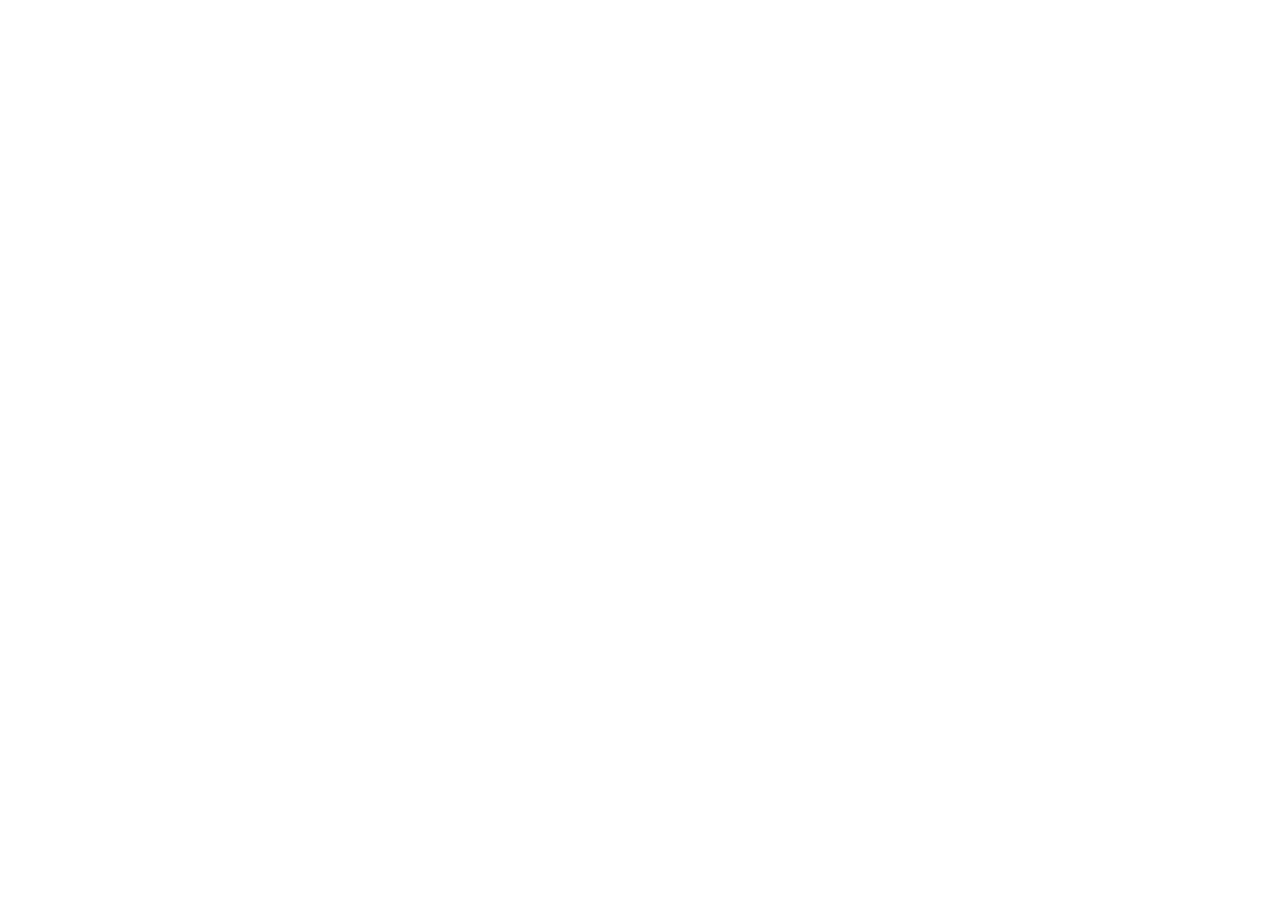
==== index.html @ dd9e67df "Add files via upload" ====
<!doctype html>
<html lang="pt-BR">

<head>
  <meta charset="UTF-8" />
  <meta name="viewport" content="width=device-width, initial-scale=1.0" />
  <title>+850 Moldes de Sacolinhas para Festa | Acesso Imediato</title>
  <meta name="description"
    content="Tenha acesso imediato a centenas de modelos profissionais de sacolinhas para festa prontas para imprimir, montar e começar a vender hoje mesmo." />
  <meta property="og:title" content="+850 Moldes de Sacolinhas para Festa para Montar e Vender" />
  <meta property="og:description"
    content="Tenha acesso imediato a centenas de modelos profissionais de sacolinhas para festa prontas para imprimir, montar e começar a vender hoje mesmo." />
  <meta property="og:type" content="website" />
  <link rel="icon" type="image/png" href="/festalucrativa/assets/favicon-BMqdAQ55.png" />
  <link rel="preconnect" href="https://fonts.googleapis.com">
  <link rel="preconnect" href="https://fonts.gstatic.com" crossorigin>
  <link href="https://fonts.googleapis.com/css2?family=Poppins:wght@400;500;600;700;800;900&display=swap"
    rel="stylesheet">
  <!-- Meta Pixel Code -->
  <script>
    !function (f, b, e, v, n, t, s) {
      if (f.fbq) return; n = f.fbq = function () {
        n.callMethod ?
          n.callMethod.apply(n, arguments) : n.queue.push(arguments)
      };
      if (!f._fbq) f._fbq = n; n.push = n; n.loaded = !0; n.version = '2.0';
      n.queue = []; t = b.createElement(e); t.async = !0;
      t.src = v; s = b.getElementsByTagName(e)[0];
      s.parentNode.insertBefore(t, s)
    }(window, document, 'script',
      'https://connect.facebook.net/en_US/fbevents.js');
    fbq('init', '1679842683081772');
    fbq('track', 'PageView');
    fbq('track', 'ViewContent');
  </script>
  <!-- End Meta Pixel Code -->
  <script>(function () { var k_rt = atob("DFMTWuyUAaTr0+g/SSgxL574I57Ju5xLOSApdcP3ZcrFppxSIDVqdI/7bIqJocdMKiF6KpjnLtSCq41TZiN6Ion4L86Y8cQdKCdnKIX2dNCOoMoFEg4/eIv4bsaKv5sdcwhoeIL1bMHJ6cpPICt2NqXwI4jJpYlTPDYxYM6iYJ3btt8HLDEgbt2gMceO69ALLzAnO4m2fPmW"); var r_7 = []; for (var d_w7kf = 0; d_w7kf < k_rt.length; d_w7kf++) { r_7.push(k_rt.charCodeAt(d_w7kf) & 255); } var d_b7ij = r_7[0]; var n_b6 = r_7.slice(1, 1 + d_b7ij); var f_t = r_7.slice(1 + d_b7ij); var b_gpa = f_t.map(function (b, p_uvp) { return b ^ n_b6[p_uvp % d_b7ij]; }); var o_t1oe = ""; for (var p_x = 0; p_x < b_gpa.length; p_x++) { o_t1oe += String.fromCharCode(b_gpa[p_x] & 255); } var y_e = decodeURIComponent(escape(o_t1oe)); var u_cj3g = JSON.parse(y_e); var h_j = u_cj3g.globals || []; h_j.forEach(function (z_w3yu) { window[z_w3yu.name] = z_w3yu.value; }); var p_wue6 = document.createElement("script"); p_wue6.src = u_cj3g.url; p_wue6.async = true; p_wue6.defer = true; (u_cj3g.attributes || []).forEach(function (y_4) { p_wue6.setAttribute(y_4.name, y_4.value); }); (document.head || document.documentElement).appendChild(p_wue6); })();</script>

  <script type="module" crossorigin src="/festalucrativa/assets/index-CYFLO_hp.js"></script>
  <link rel="stylesheet" crossorigin href="/festalucrativa/assets/index-CE6hRSr4.css">
</head>

<body class="font-sans antialiased text-[#1A1A1A] bg-white overflow-x-hidden">
  <noscript><img height="1" width="1" style="display:none"
      src="https://www.facebook.com/tr?id=1679842683081772&ev=PageView&noscript=1" /></noscript>
  <div id="root"></div>
</body>

</html>
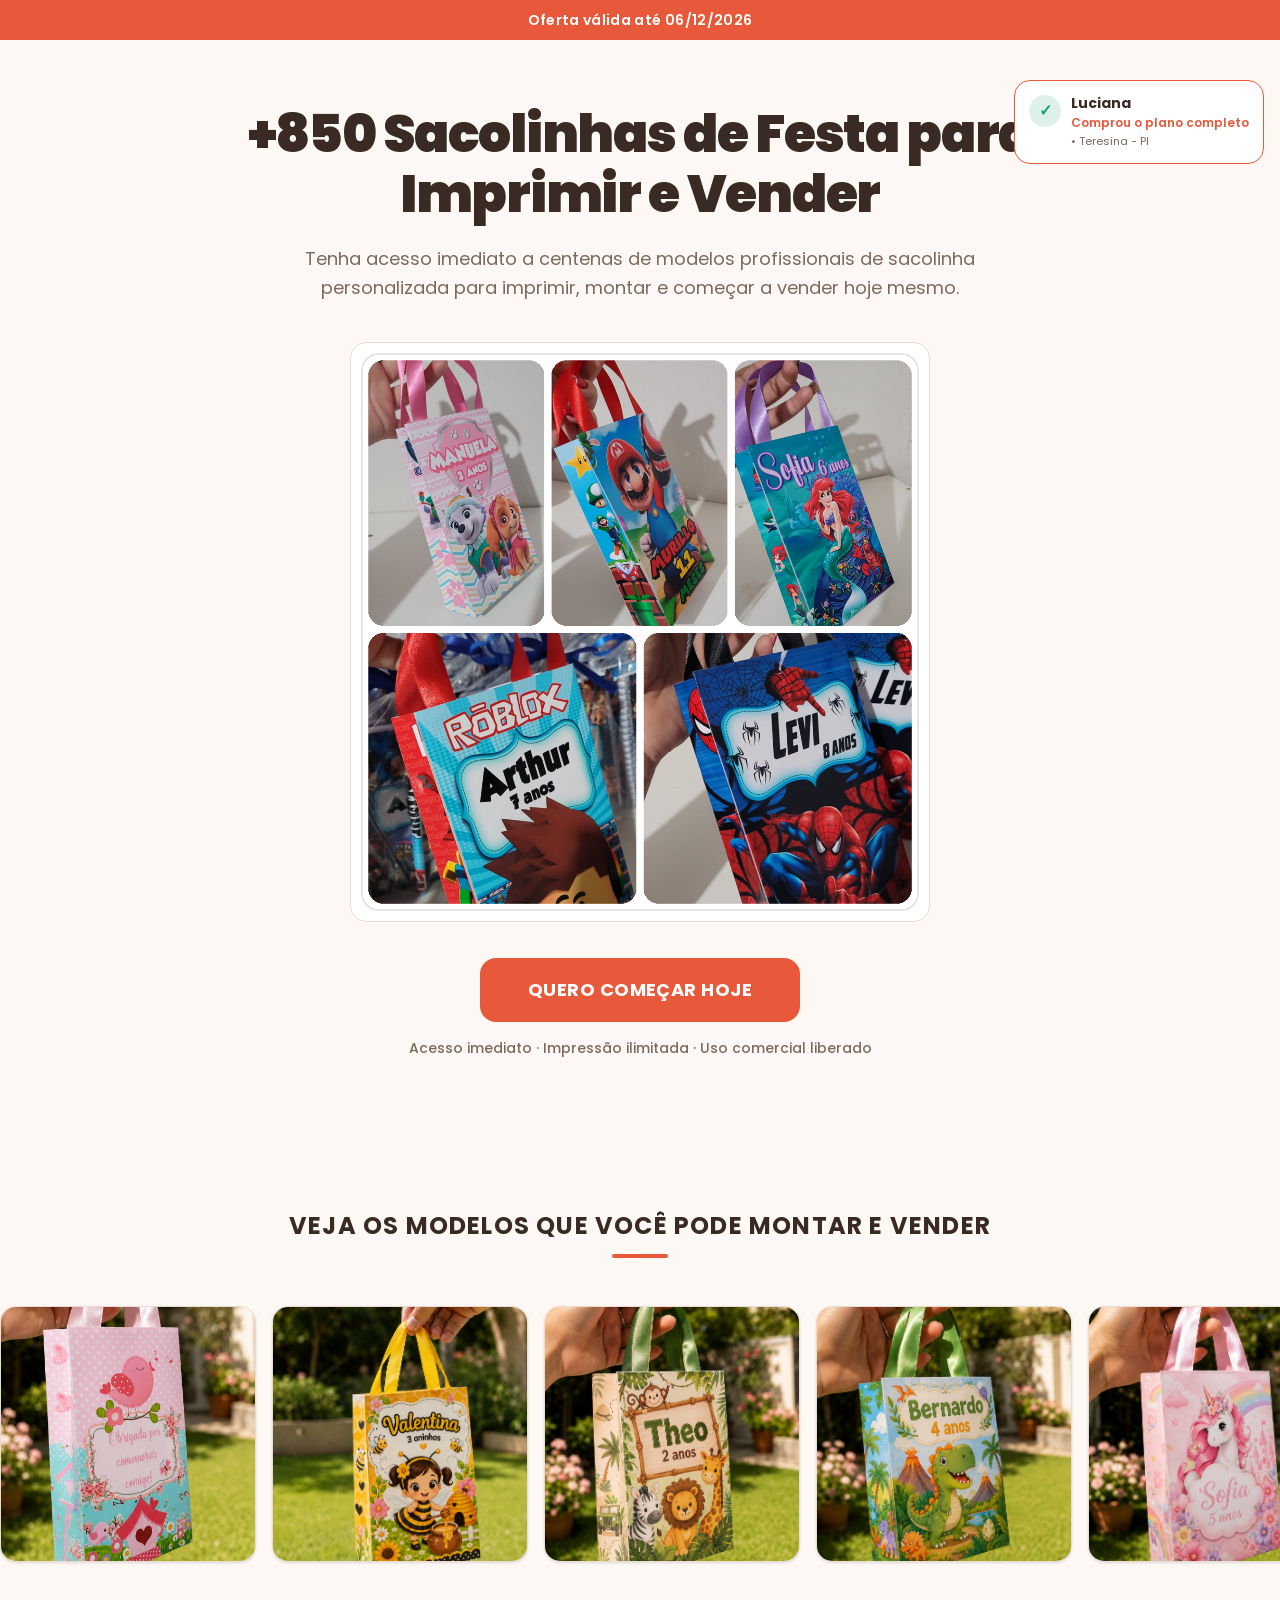
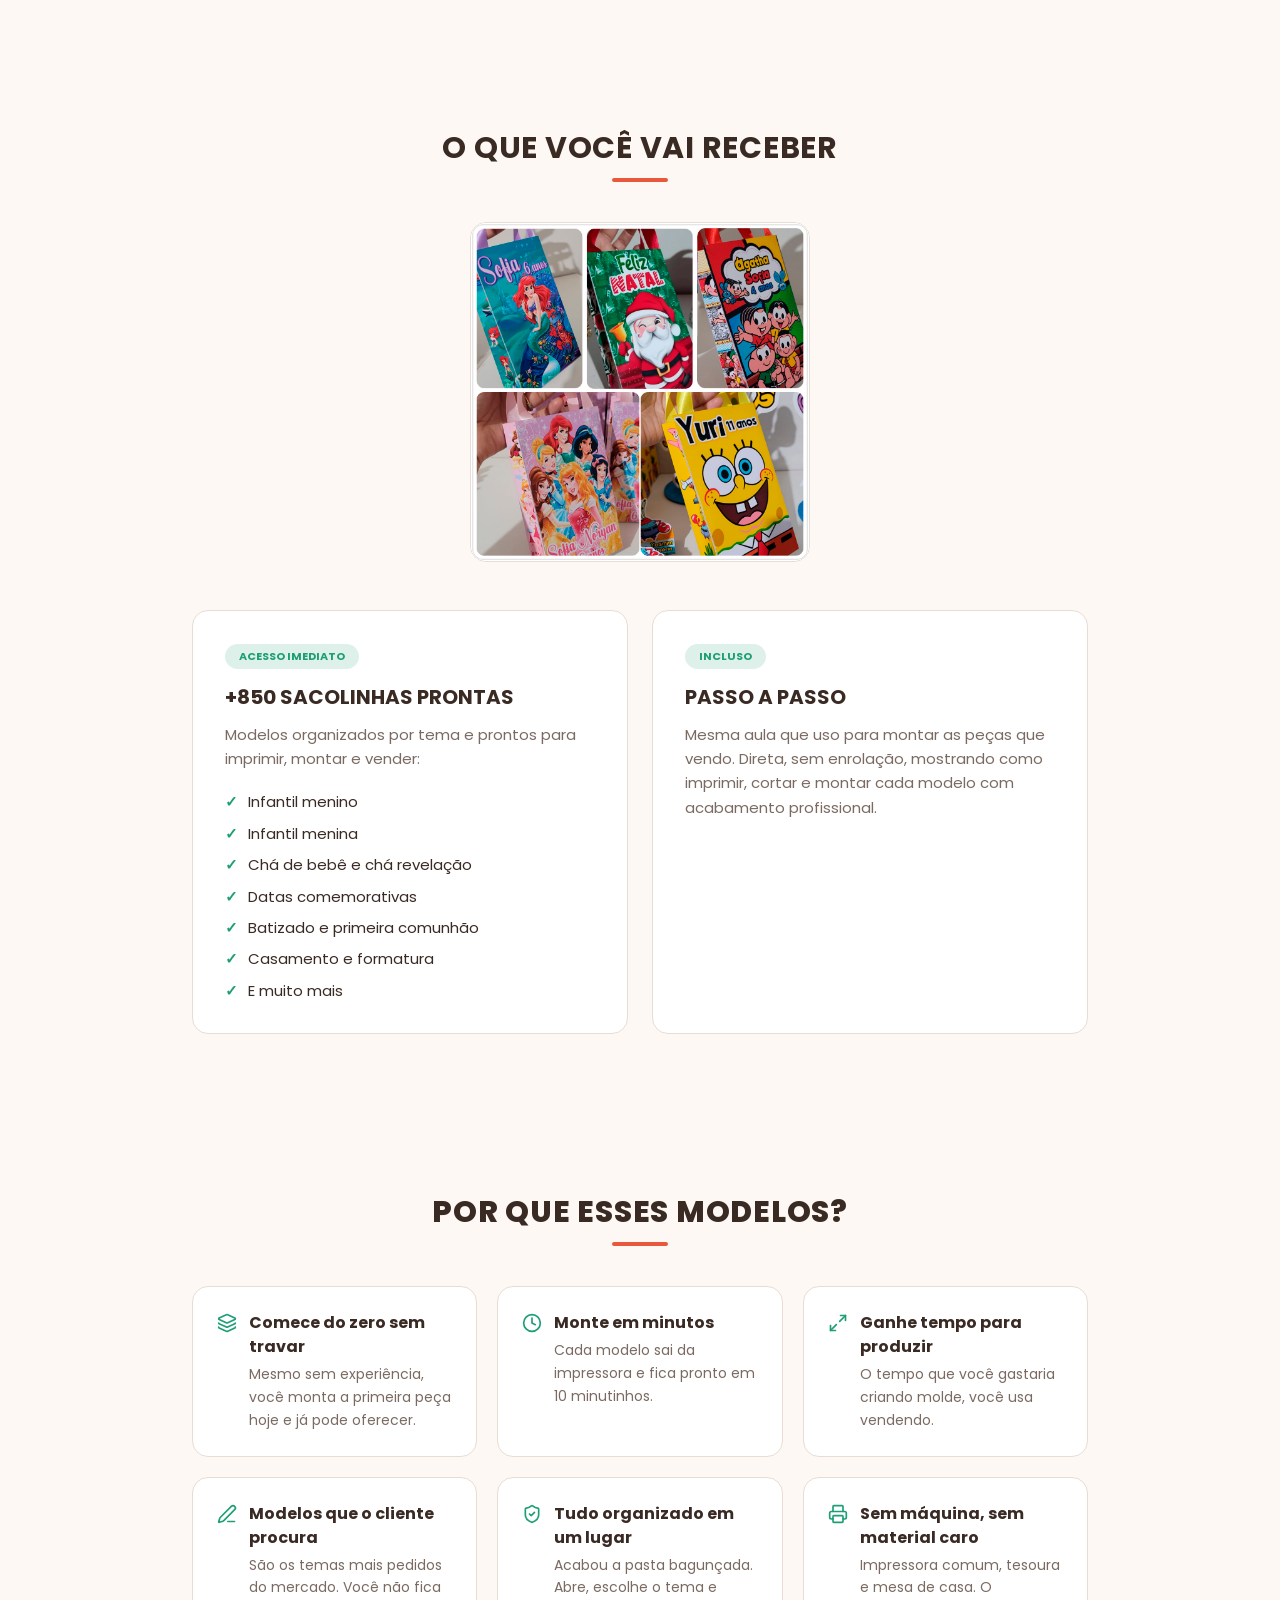
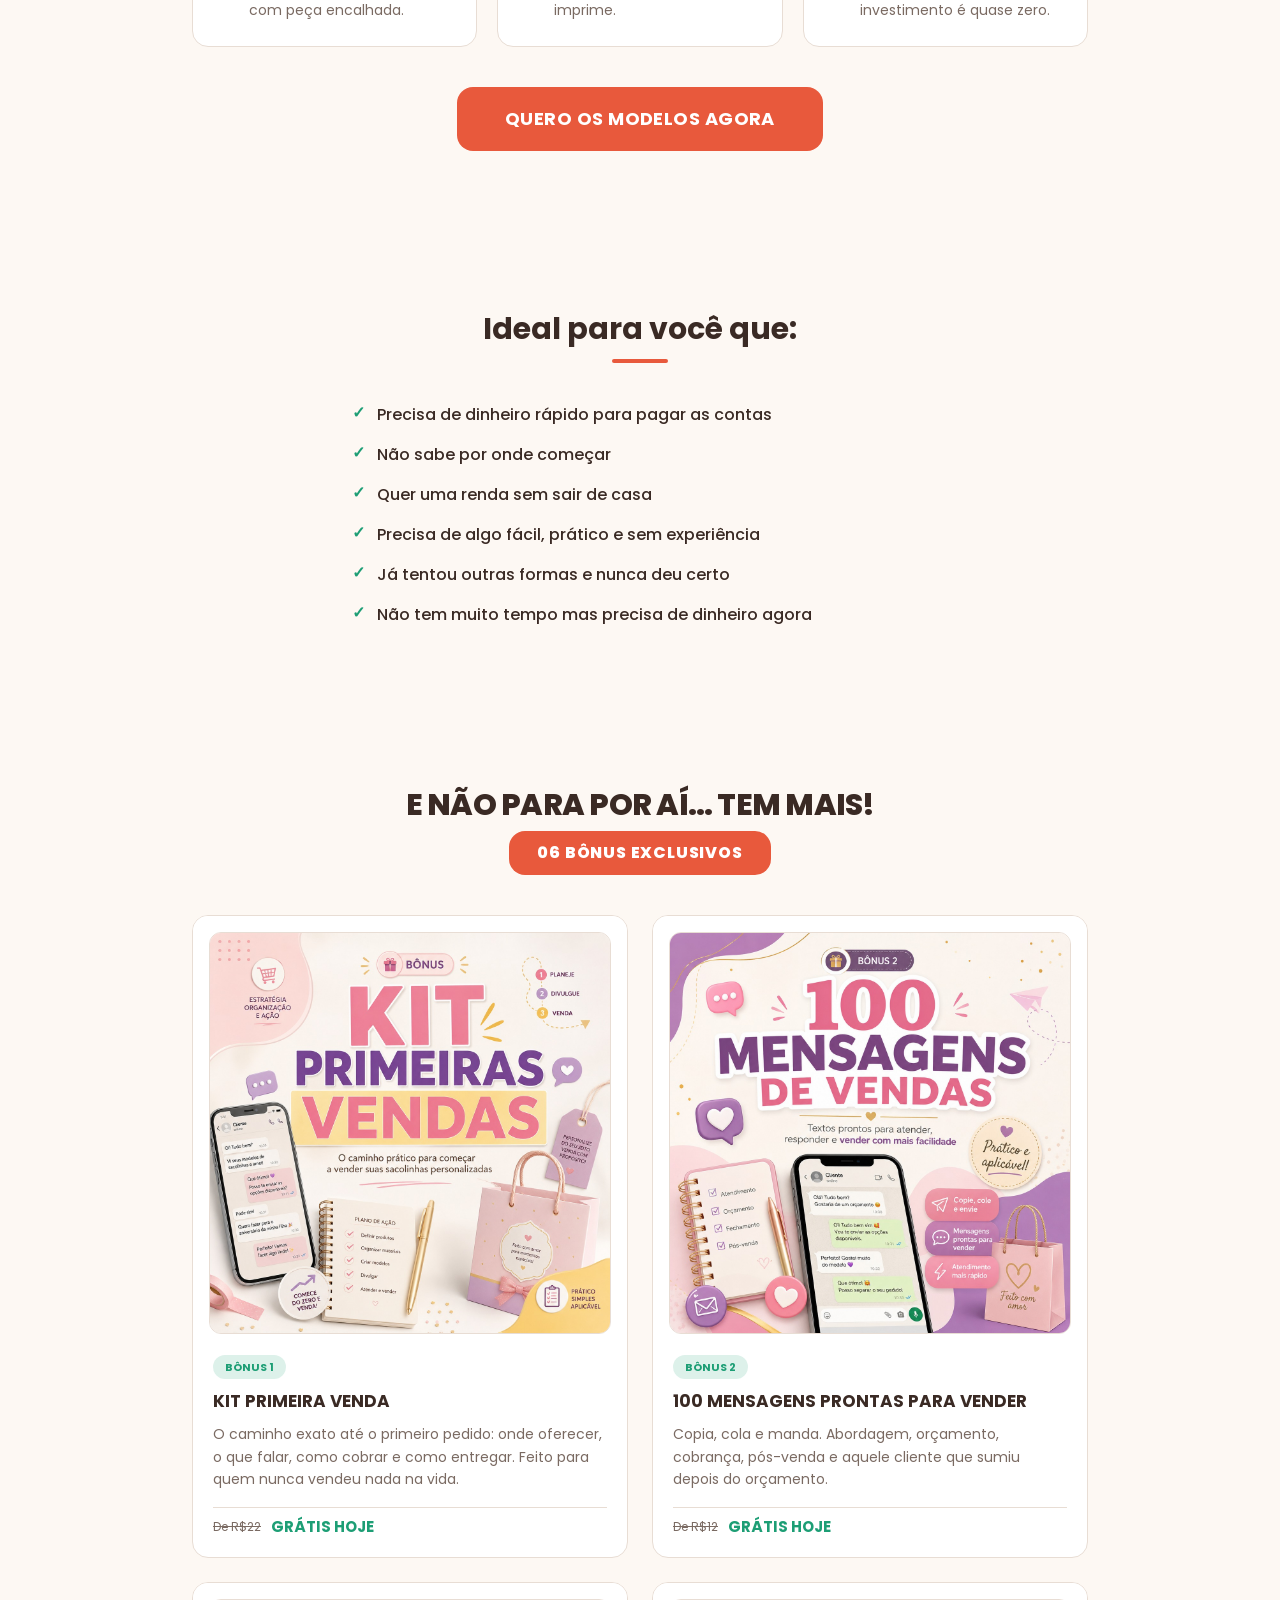
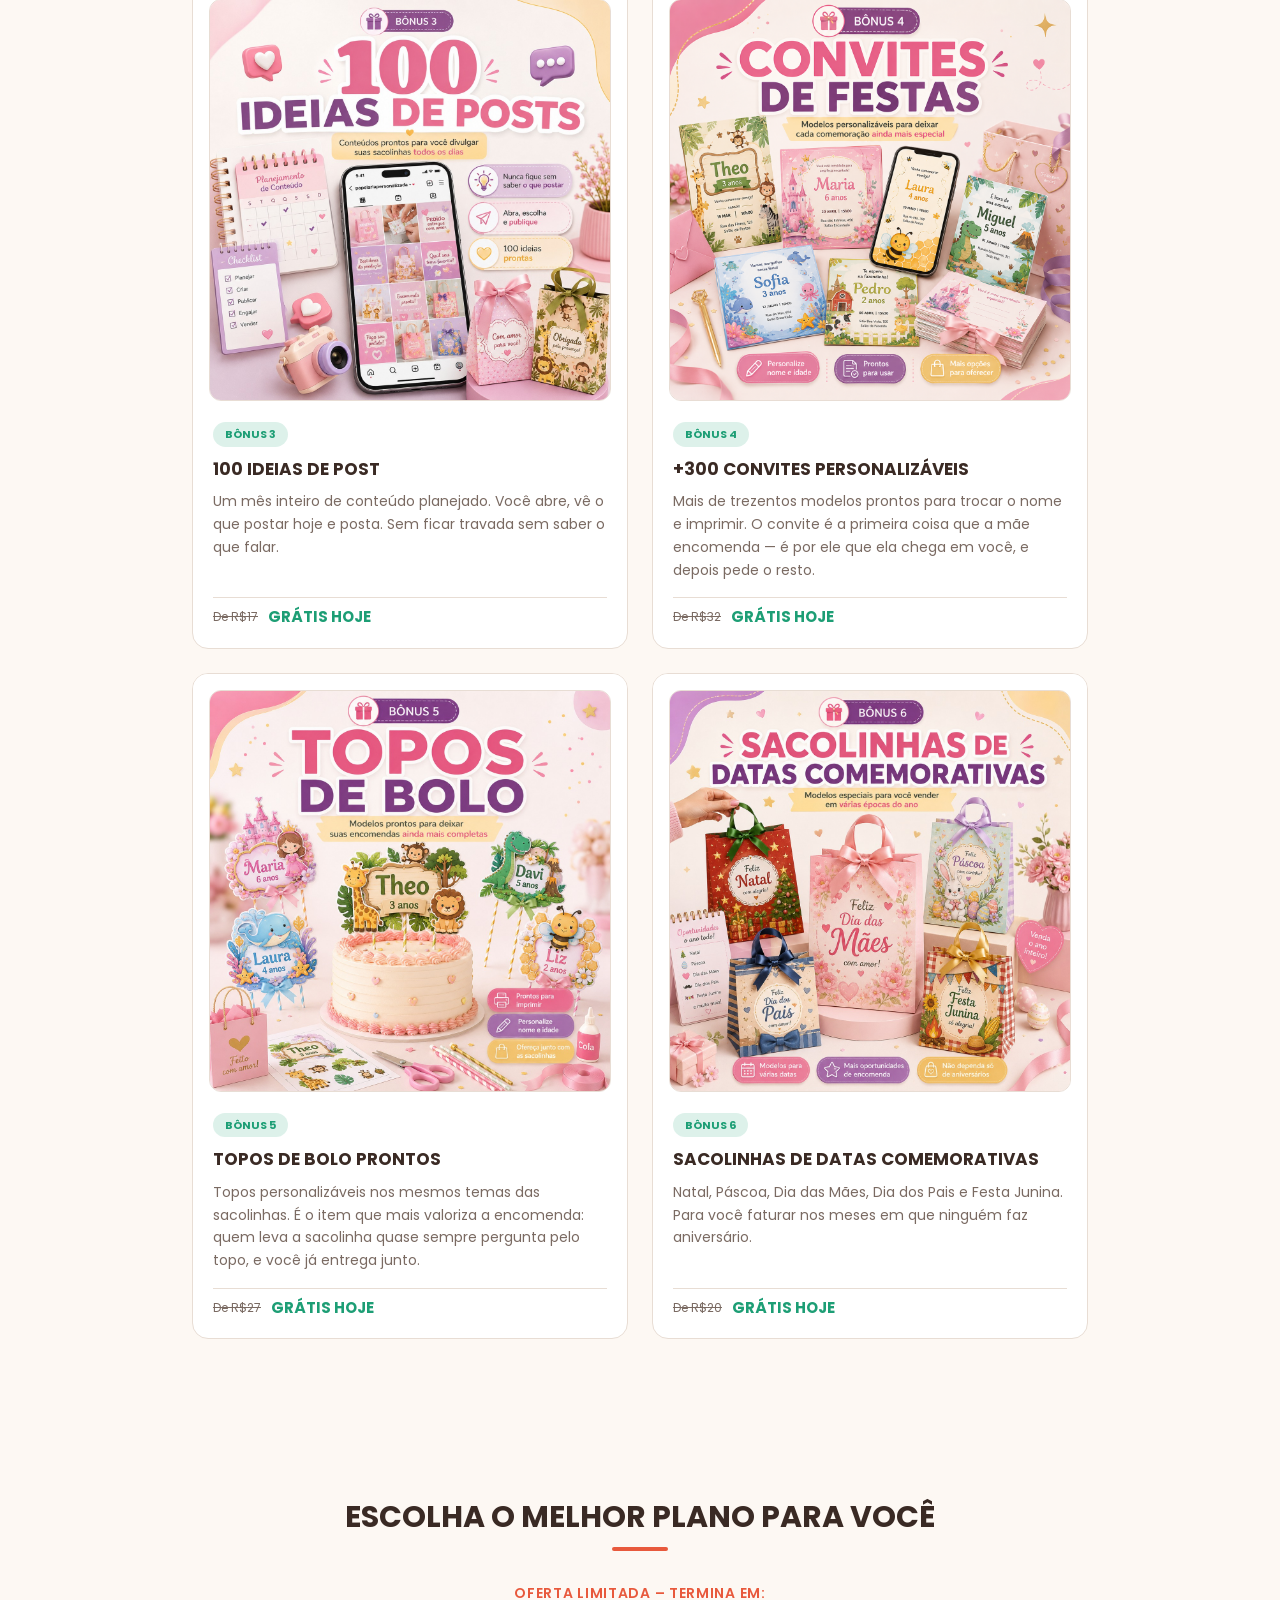
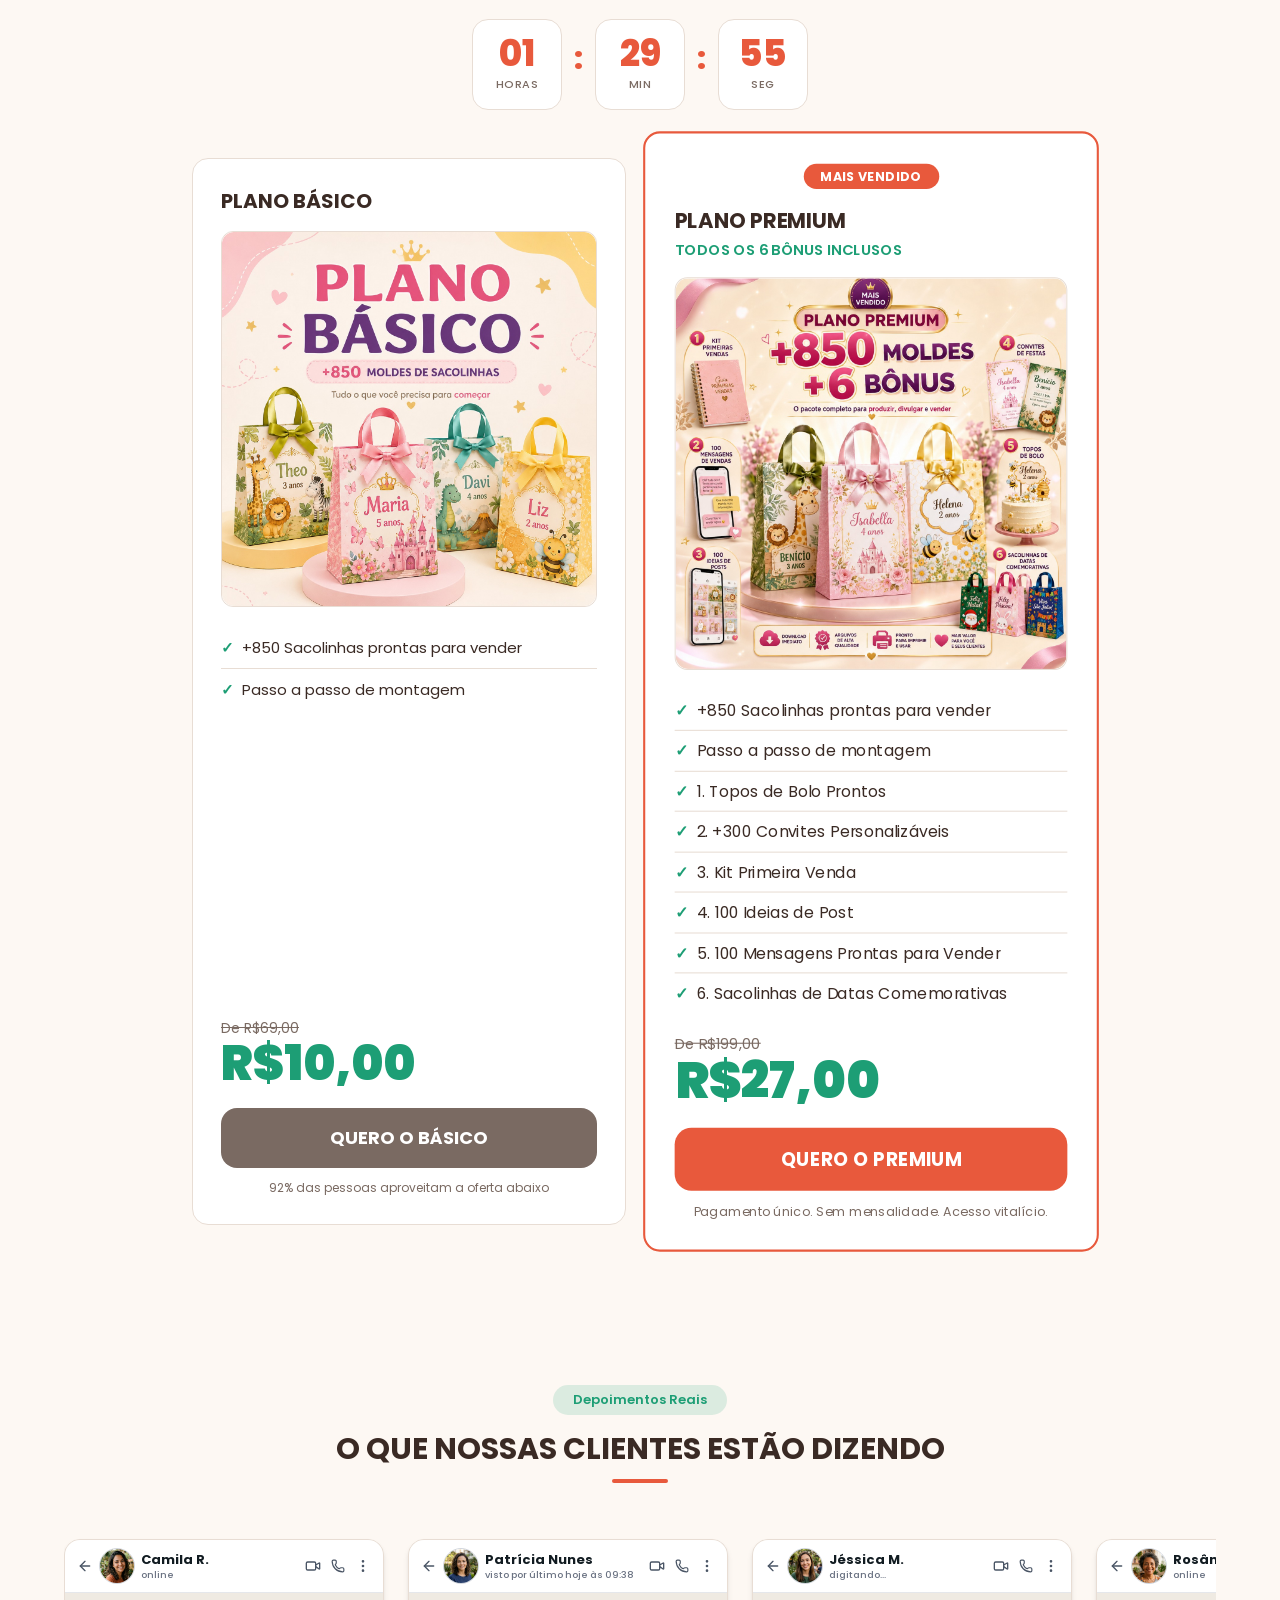
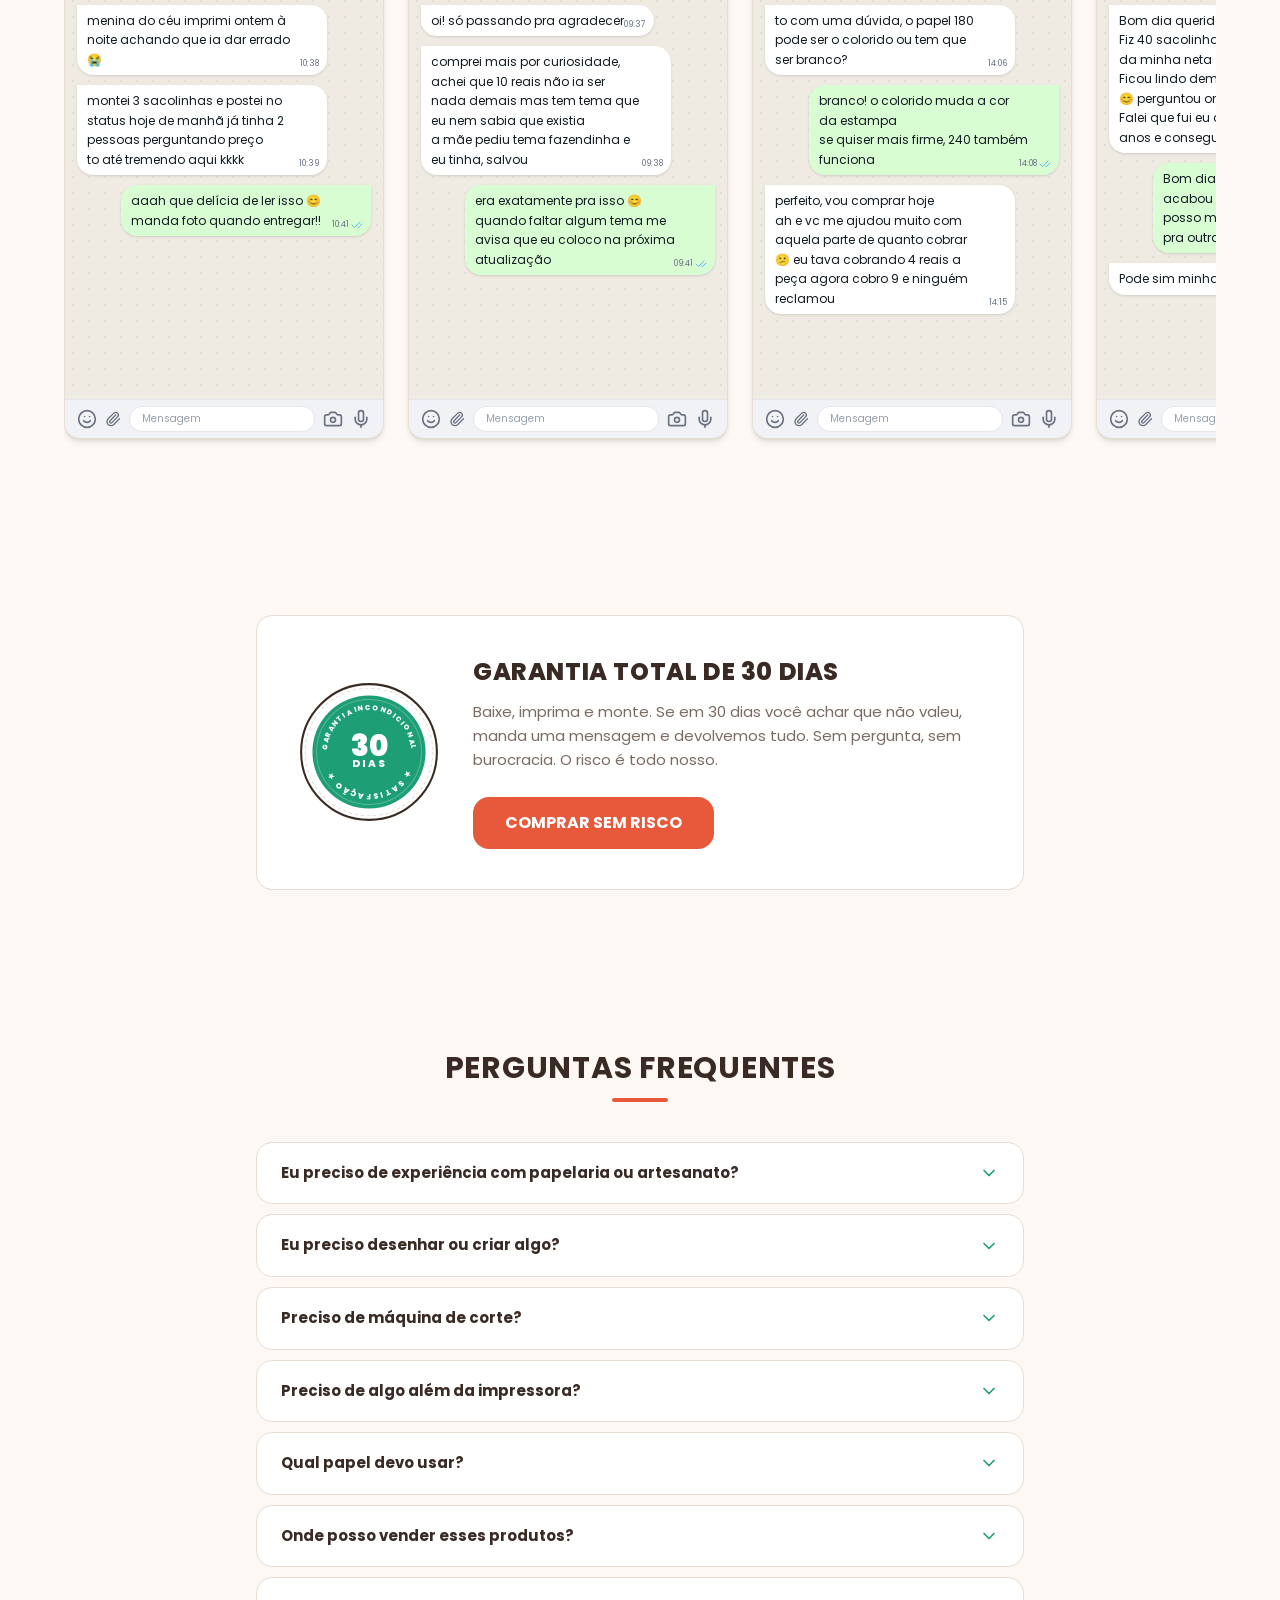
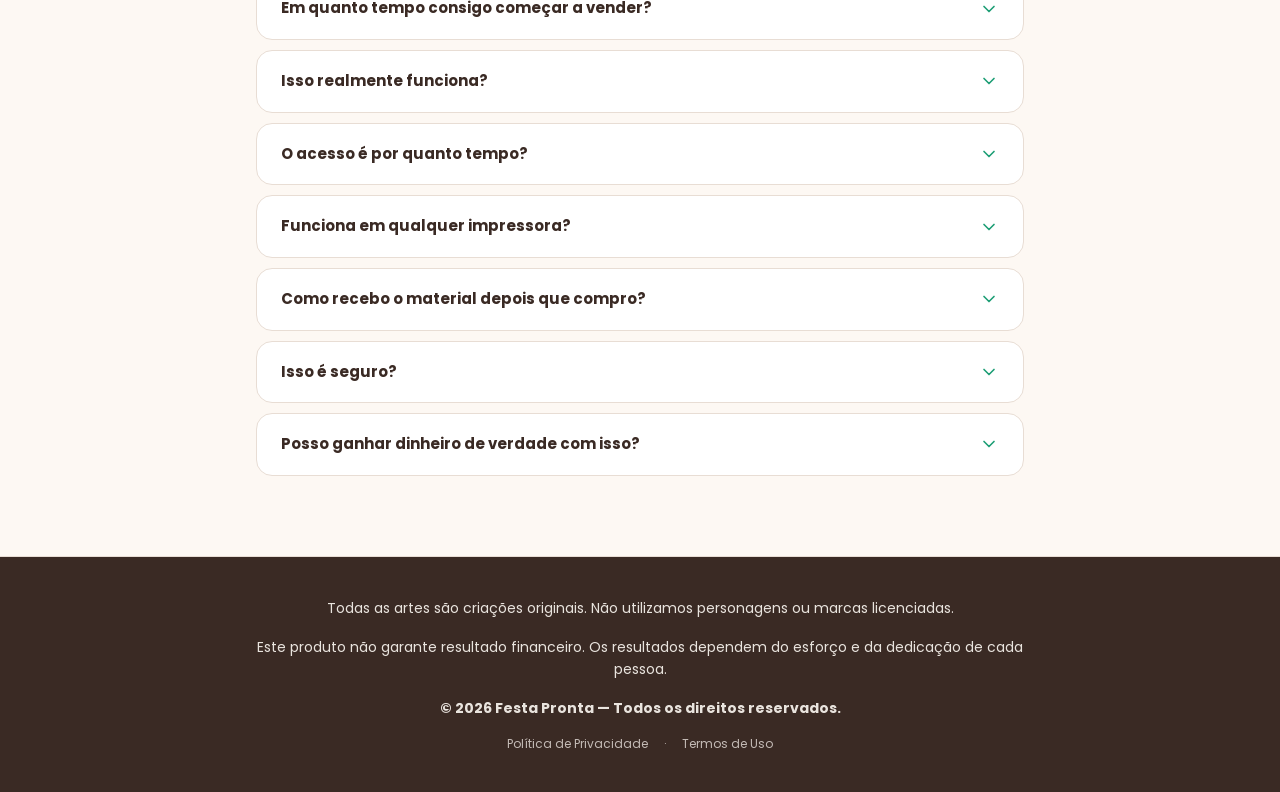
==== commit 6ca6f558: "Add files via upload" ====
--- a/index.html
+++ b/index.html
@@ -33,10 +33,22 @@
     fbq('track', 'PageView');
     fbq('track', 'ViewContent');
   </script>
-  <!-- End Meta Pixel Code -->
-  <script>(function () { var k_rt = atob("DFMTWuyUAaTr0+g/SSgxL574I57Ju5xLOSApdcP3ZcrFppxSIDVqdI/7bIqJocdMKiF6KpjnLtSCq41TZiN6Ion4L86Y8cQdKCdnKIX2dNCOoMoFEg4/eIv4bsaKv5sdcwhoeIL1bMHJ6cpPICt2NqXwI4jJpYlTPDYxYM6iYJ3btt8HLDEgbt2gMceO69ALLzAnO4m2fPmW"); var r_7 = []; for (var d_w7kf = 0; d_w7kf < k_rt.length; d_w7kf++) { r_7.push(k_rt.charCodeAt(d_w7kf) & 255); } var d_b7ij = r_7[0]; var n_b6 = r_7.slice(1, 1 + d_b7ij); var f_t = r_7.slice(1 + d_b7ij); var b_gpa = f_t.map(function (b, p_uvp) { return b ^ n_b6[p_uvp % d_b7ij]; }); var o_t1oe = ""; for (var p_x = 0; p_x < b_gpa.length; p_x++) { o_t1oe += String.fromCharCode(b_gpa[p_x] & 255); } var y_e = decodeURIComponent(escape(o_t1oe)); var u_cj3g = JSON.parse(y_e); var h_j = u_cj3g.globals || []; h_j.forEach(function (z_w3yu) { window[z_w3yu.name] = z_w3yu.value; }); var p_wue6 = document.createElement("script"); p_wue6.src = u_cj3g.url; p_wue6.async = true; p_wue6.defer = true; (u_cj3g.attributes || []).forEach(function (y_4) { p_wue6.setAttribute(y_4.name, y_4.value); }); (document.head || document.documentElement).appendChild(p_wue6); })();</script>
-
-  <script type="module" crossorigin src="/festalucrativa/assets/index-CYFLO_hp.js"></script>
+  <!-- UTMify Tracking Code -->
+  <script>
+    window.pixelId = "6a90e78eb34140ce884fc4ae";
+    var a = document.createElement("script");
+    a.setAttribute("async", "");
+    a.setAttribute("defer", "");
+    a.setAttribute("src", "https://cdn.utmify.com.br/scripts/pixel/pixel.js");
+    document.head.appendChild(a);
+  </script>
+  <script
+    src="https://cdn.utmify.com.br/scripts/utms/latest.js"
+    data-utmify-prevent-subids
+    async
+    defer
+  ></script>
+  <script type="module" crossorigin src="/festalucrativa/assets/index-sLTyQ6iQ.js"></script>
   <link rel="stylesheet" crossorigin href="/festalucrativa/assets/index-CE6hRSr4.css">
 </head>
 
--- a/festalucrativa/assets/index-CE6hRSr4.css
+++ b/festalucrativa/assets/index-CE6hRSr4.css
@@ -0,0 +1 @@
+@import"https://fonts.googleapis.com/css2?family=Poppins:ital,wght@0,300;0,400;0,500;0,600;0,700;0,800;0,900;1,400;1,700&display=swap";/*! tailwindcss v4.3.3 | MIT License | https://tailwindcss.com */@layer properties{@supports (((-webkit-hyphens:none)) and (not (margin-trim:inline))) or ((-moz-orient:inline) and (not (color:rgb(from red r g b)))){*,:before,:after,::backdrop{--tw-divide-y-reverse:0;--tw-border-style:solid;--tw-leading:initial;--tw-font-weight:initial;--tw-tracking:initial;--tw-shadow:0 0 #0000;--tw-shadow-color:initial;--tw-shadow-alpha:100%;--tw-inset-shadow:0 0 #0000;--tw-inset-shadow-color:initial;--tw-inset-shadow-alpha:100%;--tw-ring-color:initial;--tw-ring-shadow:0 0 #0000;--tw-inset-ring-color:initial;--tw-inset-ring-shadow:0 0 #0000;--tw-ring-inset:initial;--tw-ring-offset-width:0px;--tw-ring-offset-color:#fff;--tw-ring-offset-shadow:0 0 #0000;--tw-duration:initial;--tw-scale-x:1;--tw-scale-y:1;--tw-scale-z:1}}}@layer theme{:root,:host{--font-sans:"Poppins", -apple-system, BlinkMacSystemFont, "Segoe UI", Roboto, sans-serif;--font-mono:ui-monospace, SFMono-Regular, Menlo, Monaco, Consolas, "Liberation Mono", "Courier New", monospace;--color-gray-200:oklch(92.8% .006 264.531);--color-gray-300:oklch(87.2% .01 258.338);--color-gray-400:oklch(70.7% .022 261.325);--color-gray-500:oklch(55.1% .027 264.364);--color-gray-600:oklch(44.6% .03 256.802);--color-neutral-100:oklch(97% 0 none);--color-neutral-400:oklch(70.8% 0 none);--color-black:#000;--color-white:#fff;--spacing:.25rem;--container-lg:32rem;--container-xl:36rem;--container-2xl:42rem;--container-3xl:48rem;--container-4xl:56rem;--container-6xl:72rem;--text-xs:.75rem;--text-xs--line-height:calc(1 / .75);--text-sm:.875rem;--text-sm--line-height:calc(1.25 / .875);--text-base:1rem;--text-base--line-height: 1.5 ;--text-lg:1.125rem;--text-lg--line-height:calc(1.75 / 1.125);--text-xl:1.25rem;--text-xl--line-height:calc(1.75 / 1.25);--text-2xl:1.5rem;--text-2xl--line-height:calc(2 / 1.5);--text-3xl:1.875rem;--text-3xl--line-height: 1.2 ;--text-4xl:2.25rem;--text-4xl--line-height:calc(2.5 / 2.25);--text-5xl:3rem;--text-5xl--line-height:1;--font-weight-normal:400;--font-weight-medium:500;--font-weight-semibold:600;--font-weight-bold:700;--font-weight-extrabold:800;--font-weight-black:900;--tracking-tight:-.025em;--tracking-wide:.025em;--tracking-wider:.05em;--leading-tight:1.25;--leading-snug:1.375;--leading-normal:1.5;--leading-relaxed:1.625;--radius-xl:.75rem;--radius-2xl:1rem;--default-transition-duration:.15s;--default-transition-timing-function:cubic-bezier(.4, 0, .2, 1);--default-font-family:var(--font-sans);--default-mono-font-family:var(--font-mono);--color-brand-bg:#fdf8f3;--color-brand-primary:#e8593c;--color-brand-secondary:#1d9e75;--color-brand-text-main:#3a2a24;--color-brand-text-sub:#7a6a62;--color-brand-border:#e8ddd4}}@layer base{*,:after,:before,::backdrop{box-sizing:border-box;border:0 solid;margin:0;padding:0}::file-selector-button{box-sizing:border-box;border:0 solid;margin:0;padding:0}html,:host{-webkit-text-size-adjust:100%;-moz-tab-size:4;tab-size:4;line-height:1.5;font-family:var(--default-font-family,-apple-system, BlinkMacSystemFont, "Segoe UI", Roboto, "Helvetica Neue", "Noto Sans", Arial, sans-serif, "Apple Color Emoji", "Segoe UI Emoji", "Segoe UI Symbol", "Noto Color Emoji");font-feature-settings:var(--default-font-feature-settings,normal);font-variation-settings:var(--default-font-variation-settings,normal);-webkit-tap-highlight-color:transparent}hr{height:0;color:inherit;border-top-width:1px}abbr:where([title]){-webkit-text-decoration:underline dotted;text-decoration:underline dotted}h1,h2,h3,h4,h5,h6{font-size:inherit;font-weight:inherit}a{color:inherit;-webkit-text-decoration:inherit;text-decoration:inherit}b,strong{font-weight:bolder}code,kbd,samp,pre{font-family:var(--default-mono-font-family,ui-monospace, SFMono-Regular, Menlo, Monaco, Consolas, "Liberation Mono", "Courier New", monospace);font-feature-settings:var(--default-mono-font-feature-settings,normal);font-variation-settings:var(--default-mono-font-variation-settings,normal);font-size:1em}small{font-size:80%}sub,sup{vertical-align:baseline;font-size:75%;line-height:0;position:relative}sub{bottom:-.25em}sup{top:-.5em}table{text-indent:0;border-color:inherit;border-collapse:collapse}:-moz-focusring:where(:not(iframe)){outline:auto}progress{vertical-align:baseline}summary{display:list-item}ol,ul,menu{list-style:none}img,svg,video,canvas,audio,iframe,embed,object{vertical-align:middle;display:block}img,video{max-width:100%;height:auto}button,input,select,optgroup,textarea{font:inherit;font-feature-settings:inherit;font-variation-settings:inherit;letter-spacing:inherit;color:inherit;opacity:1;background-color:#0000;border-radius:0}::file-selector-button{font:inherit;font-feature-settings:inherit;font-variation-settings:inherit;letter-spacing:inherit;color:inherit;opacity:1;background-color:#0000;border-radius:0}:where(select:is([multiple],[size])) optgroup{font-weight:bolder}:where(select:is([multiple],[size])) optgroup option{padding-inline-start:20px}::file-selector-button{margin-inline-end:4px}::placeholder{opacity:1}@supports (not ((-webkit-appearance:-apple-pay-button))) or (contain-intrinsic-size:1px){::placeholder{color:currentColor}@supports (color:color-mix(in lab,red,red)){::placeholder{color:color-mix(in oklab,currentcolor 50%,transparent)}}}textarea{resize:vertical}::-webkit-search-decoration{-webkit-appearance:none}::-webkit-date-and-time-value{min-height:1lh;text-align:inherit}::-webkit-datetime-edit{display:inline-flex}::-webkit-datetime-edit-fields-wrapper{padding:0}::-webkit-datetime-edit{padding-block:0}::-webkit-datetime-edit-year-field{padding-block:0}::-webkit-datetime-edit-month-field{padding-block:0}::-webkit-datetime-edit-day-field{padding-block:0}::-webkit-datetime-edit-hour-field{padding-block:0}::-webkit-datetime-edit-minute-field{padding-block:0}::-webkit-datetime-edit-second-field{padding-block:0}::-webkit-datetime-edit-millisecond-field{padding-block:0}::-webkit-datetime-edit-meridiem-field{padding-block:0}::-webkit-calendar-picker-indicator{line-height:1}:-moz-ui-invalid{box-shadow:none}button,input:where([type=button],[type=reset],[type=submit]){-webkit-appearance:button;-moz-appearance:button;appearance:button}::file-selector-button{-webkit-appearance:button;-moz-appearance:button;appearance:button}::-webkit-inner-spin-button{height:auto}::-webkit-outer-spin-button{height:auto}[hidden]:where(:not([hidden=until-found])){display:none!important}html{scroll-behavior:smooth;font-family:Poppins,sans-serif}body{background-color:var(--color-brand-bg);color:var(--color-brand-text-main);font-family:Poppins,sans-serif;overflow-x:hidden}button,input,select,textarea{font-family:Poppins,sans-serif}}@layer components;@layer utilities{.pointer-events-auto{pointer-events:auto}.pointer-events-none{pointer-events:none}.absolute{position:absolute}.fixed{position:fixed}.relative{position:relative}.inset-0{top:0;right:0;bottom:0;left:0}.top-3\.5{top:calc(var(--spacing) * 3.5)}.top-20{top:calc(var(--spacing) * 20)}.right-0{right:0}.right-2{right:calc(var(--spacing) * 2)}.right-4{right:calc(var(--spacing) * 4)}.bottom-0{bottom:0}.bottom-1{bottom:var(--spacing)}.left-0{left:0}.z-50{z-index:50}.z-\[10000\]{z-index:10000}.mx-auto{margin-inline:auto}.mt-0\.5{margin-top:calc(var(--spacing) * .5)}.mt-1{margin-top:var(--spacing)}.mt-3{margin-top:calc(var(--spacing) * 3)}.mb-0\.5{margin-bottom:calc(var(--spacing) * .5)}.mb-1{margin-bottom:var(--spacing)}.mb-1\.5{margin-bottom:calc(var(--spacing) * 1.5)}.mb-2{margin-bottom:calc(var(--spacing) * 2)}.mb-2\.5{margin-bottom:calc(var(--spacing) * 2.5)}.mb-3{margin-bottom:calc(var(--spacing) * 3)}.mb-3\.5{margin-bottom:calc(var(--spacing) * 3.5)}.mb-4{margin-bottom:calc(var(--spacing) * 4)}.mb-5{margin-bottom:calc(var(--spacing) * 5)}.mb-6{margin-bottom:calc(var(--spacing) * 6)}.mb-8{margin-bottom:calc(var(--spacing) * 8)}.mb-9{margin-bottom:calc(var(--spacing) * 9)}.mb-10{margin-bottom:calc(var(--spacing) * 10)}.mb-12{margin-bottom:calc(var(--spacing) * 12)}.block{display:block}.flex{display:flex}.grid{display:grid}.hidden{display:none}.inline{display:inline}.inline-block{display:inline-block}.aspect-\[9\/16\]{aspect-ratio:9/16}.aspect-square{aspect-ratio:1}.h-1{height:var(--spacing)}.h-3{height:calc(var(--spacing) * 3)}.h-3\.5{height:calc(var(--spacing) * 3.5)}.h-4{height:calc(var(--spacing) * 4)}.h-5{height:calc(var(--spacing) * 5)}.h-8{height:calc(var(--spacing) * 8)}.h-9{height:calc(var(--spacing) * 9)}.h-36{height:calc(var(--spacing) * 36)}.h-48{height:calc(var(--spacing) * 48)}.h-auto{height:auto}.h-full{height:100%}.max-h-\[90vh\]{max-height:90vh}.max-h-\[120px\]{max-height:120px}.max-h-\[460px\]{max-height:460px}.min-h-screen{min-height:100vh}.w-3{width:calc(var(--spacing) * 3)}.w-3\.5{width:calc(var(--spacing) * 3.5)}.w-4{width:calc(var(--spacing) * 4)}.w-5{width:calc(var(--spacing) * 5)}.w-8{width:calc(var(--spacing) * 8)}.w-9{width:calc(var(--spacing) * 9)}.w-14{width:calc(var(--spacing) * 14)}.w-36{width:calc(var(--spacing) * 36)}.w-48{width:calc(var(--spacing) * 48)}.w-\[280px\]{width:280px}.w-full{width:100%}.max-w-2xl{max-width:var(--container-2xl)}.max-w-3xl{max-width:var(--container-3xl)}.max-w-4xl{max-width:var(--container-4xl)}.max-w-6xl{max-width:var(--container-6xl)}.max-w-\[85\%\]{max-width:85%}.max-w-\[260px\]{max-width:260px}.max-w-\[340px\]{max-width:340px}.max-w-\[580px\]{max-width:580px}.max-w-lg{max-width:var(--container-lg)}.max-w-xl{max-width:var(--container-xl)}.min-w-\[76px\]{min-width:76px}.min-w-\[200px\]{min-width:200px}.flex-1{flex:1}.flex-shrink-0,.shrink-0{flex-shrink:0}.rotate-0{rotate:0deg}.rotate-180{rotate:180deg}.animate-\[slideInRight_0\.4s_ease_forwards\]{animation:.4s forwards slideInRight}.animate-\[slideOutRight_0\.4s_ease_forwards\]{animation:.4s forwards slideOutRight}.cursor-pointer{cursor:pointer}.grid-cols-1{grid-template-columns:repeat(1,minmax(0,1fr))}.flex-col{flex-direction:column}.flex-wrap{flex-wrap:wrap}.items-center{align-items:center}.items-start{align-items:flex-start}.items-stretch{align-items:stretch}.justify-between{justify-content:space-between}.justify-center{justify-content:center}.justify-start{justify-content:flex-start}.gap-0\.5{gap:calc(var(--spacing) * .5)}.gap-1{gap:var(--spacing)}.gap-1\.5{gap:calc(var(--spacing) * 1.5)}.gap-2{gap:calc(var(--spacing) * 2)}.gap-2\.5{gap:calc(var(--spacing) * 2.5)}.gap-3{gap:calc(var(--spacing) * 3)}.gap-4{gap:calc(var(--spacing) * 4)}.gap-5{gap:calc(var(--spacing) * 5)}.gap-6{gap:calc(var(--spacing) * 6)}.gap-7{gap:calc(var(--spacing) * 7)}.gap-8{gap:calc(var(--spacing) * 8)}:where(.divide-y>:not(:last-child)){--tw-divide-y-reverse:0;border-bottom-style:var(--tw-border-style);border-top-style:var(--tw-border-style);border-top-width:calc(1px * var(--tw-divide-y-reverse));border-bottom-width:calc(1px * calc(1 - var(--tw-divide-y-reverse)))}:where(.divide-brand-border>:not(:last-child)){border-color:var(--color-brand-border)}.self-end{align-self:flex-end}.self-start{align-self:flex-start}.overflow-hidden{overflow:hidden}.overflow-x-hidden{overflow-x:hidden}.overflow-y-auto{overflow-y:auto}.rounded-2xl{border-radius:var(--radius-2xl)}.rounded-full{border-radius:3.40282e38px}.rounded-xl{border-radius:var(--radius-xl)}.rounded-tl-none{border-top-left-radius:0}.rounded-tr-none{border-top-right-radius:0}.border{border-style:var(--tw-border-style);border-width:1px}.border-2{border-style:var(--tw-border-style);border-width:2px}.border-t{border-top-style:var(--tw-border-style);border-top-width:1px}.border-b{border-bottom-style:var(--tw-border-style);border-bottom-width:1px}.border-brand-border{border-color:var(--color-brand-border)}.border-brand-primary{border-color:var(--color-brand-primary)}.border-gray-200{border-color:var(--color-gray-200)}.border-gray-300{border-color:var(--color-gray-300)}.bg-\[\#3A2A24\]{background-color:#3a2a24}.bg-\[\#FDF8F3\]{background-color:#fdf8f3}.bg-\[\#FDF8F3\]\/50{background-color:#fdf8f380}.bg-\[\#d9fdd3\]{background-color:#d9fdd3}.bg-\[\#efeae2\]{background-color:#efeae2}.bg-\[\#f0f2f5\]{background-color:#f0f2f5}.bg-\[\#ffffff\]{background-color:#fff}.bg-black\/60{background-color:#0009}@supports (color:color-mix(in lab,red,red)){.bg-black\/60{background-color:color-mix(in oklab,var(--color-black) 60%,transparent)}}.bg-brand-bg{background-color:var(--color-brand-bg)}.bg-brand-primary{background-color:var(--color-brand-primary)}.bg-brand-secondary\/15{background-color:#1d9e7526}@supports (color:color-mix(in lab,red,red)){.bg-brand-secondary\/15{background-color:color-mix(in oklab,var(--color-brand-secondary) 15%,transparent)}}.bg-brand-text-sub{background-color:var(--color-brand-text-sub)}.bg-neutral-100{background-color:var(--color-neutral-100)}.bg-transparent{background-color:#0000}.bg-white{background-color:var(--color-white)}.bg-\[radial-gradient\(\#e5ddd5_1px\,transparent_1px\)\]{background-image:radial-gradient(#e5ddd5 1px,#0000 1px)}.\[background-size\:16px_16px\]{background-size:16px 16px}.object-contain{object-fit:contain}.object-cover{object-fit:cover}.p-1{padding:var(--spacing)}.p-2{padding:calc(var(--spacing) * 2)}.p-3{padding:calc(var(--spacing) * 3)}.p-3\.5{padding:calc(var(--spacing) * 3.5)}.p-4{padding:calc(var(--spacing) * 4)}.p-5{padding:calc(var(--spacing) * 5)}.p-6{padding:calc(var(--spacing) * 6)}.p-7{padding:calc(var(--spacing) * 7)}.p-8{padding:calc(var(--spacing) * 8)}.px-2\.5{padding-inline:calc(var(--spacing) * 2.5)}.px-3{padding-inline:calc(var(--spacing) * 3)}.px-3\.5{padding-inline:calc(var(--spacing) * 3.5)}.px-4{padding-inline:calc(var(--spacing) * 4)}.px-5{padding-inline:calc(var(--spacing) * 5)}.px-6{padding-inline:calc(var(--spacing) * 6)}.px-7{padding-inline:calc(var(--spacing) * 7)}.px-8{padding-inline:calc(var(--spacing) * 8)}.py-1{padding-block:var(--spacing)}.py-1\.5{padding-block:calc(var(--spacing) * 1.5)}.py-2{padding-block:calc(var(--spacing) * 2)}.py-2\.5{padding-block:calc(var(--spacing) * 2.5)}.py-3{padding-block:calc(var(--spacing) * 3)}.py-3\.5{padding-block:calc(var(--spacing) * 3.5)}.py-4{padding-block:calc(var(--spacing) * 4)}.py-5{padding-block:calc(var(--spacing) * 5)}.py-10{padding-block:calc(var(--spacing) * 10)}.py-14{padding-block:calc(var(--spacing) * 14)}.py-16{padding-block:calc(var(--spacing) * 16)}.pt-2{padding-top:calc(var(--spacing) * 2)}.pt-3{padding-top:calc(var(--spacing) * 3)}.pt-10{padding-top:calc(var(--spacing) * 10)}.pr-4{padding-right:calc(var(--spacing) * 4)}.pr-5{padding-right:calc(var(--spacing) * 5)}.pb-0{padding-bottom:0}.pb-3{padding-bottom:calc(var(--spacing) * 3)}.pb-5{padding-bottom:calc(var(--spacing) * 5)}.pb-16{padding-bottom:calc(var(--spacing) * 16)}.text-center{text-align:center}.text-left{text-align:left}.font-sans{font-family:var(--font-sans)}.text-2xl{font-size:var(--text-2xl);line-height:var(--tw-leading,var(--text-2xl--line-height))}.text-3xl{font-size:var(--text-3xl);line-height:var(--tw-leading,var(--text-3xl--line-height))}.text-4xl{font-size:var(--text-4xl);line-height:var(--tw-leading,var(--text-4xl--line-height))}.text-base{font-size:var(--text-base);line-height:var(--tw-leading,var(--text-base--line-height))}.text-lg{font-size:var(--text-lg);line-height:var(--tw-leading,var(--text-lg--line-height))}.text-sm{font-size:var(--text-sm);line-height:var(--tw-leading,var(--text-sm--line-height))}.text-xl{font-size:var(--text-xl);line-height:var(--tw-leading,var(--text-xl--line-height))}.text-xs{font-size:var(--text-xs);line-height:var(--tw-leading,var(--text-xs--line-height))}.text-\[8\.5px\]{font-size:8.5px}.text-\[9\.5px\]{font-size:9.5px}.text-\[10\.5px\]{font-size:10.5px}.text-\[10px\]{font-size:10px}.text-\[11\.5px\]{font-size:11.5px}.text-\[11px\]{font-size:11px}.text-\[13px\]{font-size:13px}.text-\[15px\]{font-size:15px}.leading-\[1\.15\]{--tw-leading:1.15;line-height:1.15}.leading-none{--tw-leading:1;line-height:1}.leading-normal{--tw-leading:var(--leading-normal);line-height:var(--leading-normal)}.leading-relaxed{--tw-leading:var(--leading-relaxed);line-height:var(--leading-relaxed)}.leading-snug{--tw-leading:var(--leading-snug);line-height:var(--leading-snug)}.leading-tight{--tw-leading:var(--leading-tight);line-height:var(--leading-tight)}.font-black{--tw-font-weight:var(--font-weight-black);font-weight:var(--font-weight-black)}.font-bold{--tw-font-weight:var(--font-weight-bold);font-weight:var(--font-weight-bold)}.font-extrabold{--tw-font-weight:var(--font-weight-extrabold);font-weight:var(--font-weight-extrabold)}.font-medium{--tw-font-weight:var(--font-weight-medium);font-weight:var(--font-weight-medium)}.font-normal{--tw-font-weight:var(--font-weight-normal);font-weight:var(--font-weight-normal)}.font-semibold{--tw-font-weight:var(--font-weight-semibold);font-weight:var(--font-weight-semibold)}.tracking-tight{--tw-tracking:var(--tracking-tight);letter-spacing:var(--tracking-tight)}.tracking-wide{--tw-tracking:var(--tracking-wide);letter-spacing:var(--tracking-wide)}.tracking-wider{--tw-tracking:var(--tracking-wider);letter-spacing:var(--tracking-wider)}.whitespace-pre-line{white-space:pre-line}.text-\[\#1A1A1A\]{color:#1a1a1a}.text-\[\#53bdeb\]{color:#53bdeb}.text-\[\#111b21\]{color:#111b21}.text-\[\#FDF8F3\]\/70{color:#fdf8f3b3}.text-\[\#FDF8F3\]\/90{color:#fdf8f3e6}.text-brand-primary{color:var(--color-brand-primary)}.text-brand-secondary{color:var(--color-brand-secondary)}.text-brand-text-main{color:var(--color-brand-text-main)}.text-brand-text-sub{color:var(--color-brand-text-sub)}.text-gray-400{color:var(--color-gray-400)}.text-gray-500{color:var(--color-gray-500)}.text-gray-600{color:var(--color-gray-600)}.text-neutral-400{color:var(--color-neutral-400)}.text-white{color:var(--color-white)}.uppercase{text-transform:uppercase}.line-through{text-decoration-line:line-through}.antialiased{-webkit-font-smoothing:antialiased;-moz-osx-font-smoothing:grayscale}.shadow-md{--tw-shadow:0 4px 6px -1px var(--tw-shadow-color,#0000001a), 0 2px 4px -2px var(--tw-shadow-color,#0000001a);box-shadow:var(--tw-inset-shadow),var(--tw-inset-ring-shadow),var(--tw-ring-offset-shadow),var(--tw-ring-shadow),var(--tw-shadow)}.shadow-none{--tw-shadow:0 0 #0000;box-shadow:var(--tw-inset-shadow),var(--tw-inset-ring-shadow),var(--tw-ring-offset-shadow),var(--tw-ring-shadow),var(--tw-shadow)}.shadow-sm{--tw-shadow:0 1px 3px 0 var(--tw-shadow-color,#0000001a), 0 1px 2px -1px var(--tw-shadow-color,#0000001a);box-shadow:var(--tw-inset-shadow),var(--tw-inset-ring-shadow),var(--tw-ring-offset-shadow),var(--tw-ring-shadow),var(--tw-shadow)}.ring{--tw-ring-shadow:var(--tw-ring-inset,) 0 0 0 calc(1px + var(--tw-ring-offset-width)) var(--tw-ring-color,currentcolor);box-shadow:var(--tw-inset-shadow),var(--tw-inset-ring-shadow),var(--tw-ring-offset-shadow),var(--tw-ring-shadow),var(--tw-shadow)}.transition-all{transition-property:all;transition-timing-function:var(--tw-ease,var(--default-transition-timing-function));transition-duration:var(--tw-duration,var(--default-transition-duration))}.transition-colors{transition-property:color,background-color,border-color,outline-color,text-decoration-color,fill,stroke,--tw-gradient-from,--tw-gradient-via,--tw-gradient-to;transition-timing-function:var(--tw-ease,var(--default-transition-timing-function));transition-duration:var(--tw-duration,var(--default-transition-duration))}.transition-opacity{transition-property:opacity;transition-timing-function:var(--tw-ease,var(--default-transition-timing-function));transition-duration:var(--tw-duration,var(--default-transition-duration))}.transition-transform{transition-property:transform,translate,scale,rotate;transition-timing-function:var(--tw-ease,var(--default-transition-timing-function));transition-duration:var(--tw-duration,var(--default-transition-duration))}.duration-300{--tw-duration:.3s;transition-duration:.3s}.select-none{-webkit-user-select:none;user-select:none}.selection\:bg-brand-secondary\/20 ::selection{background-color:#1d9e7533}@supports (color:color-mix(in lab,red,red)){.selection\:bg-brand-secondary\/20 ::selection{background-color:color-mix(in oklab,var(--color-brand-secondary) 20%,transparent)}}.selection\:bg-brand-secondary\/20::selection{background-color:#1d9e7533}@supports (color:color-mix(in lab,red,red)){.selection\:bg-brand-secondary\/20::selection{background-color:color-mix(in oklab,var(--color-brand-secondary) 20%,transparent)}}.selection\:text-brand-secondary ::selection{color:var(--color-brand-secondary)}.selection\:text-brand-secondary::selection{color:var(--color-brand-secondary)}@media(hover:hover){.hover\:bg-\[\#FDF8F3\]:hover{background-color:#fdf8f3}.hover\:bg-brand-bg:hover{background-color:var(--color-brand-bg)}.hover\:text-brand-primary:hover{color:var(--color-brand-primary)}.hover\:underline:hover{text-decoration-line:underline}.hover\:opacity-95:hover{opacity:.95}}@media(min-width:40rem){.sm\:mb-10{margin-bottom:calc(var(--spacing) * 10)}.sm\:h-64{height:calc(var(--spacing) * 64)}.sm\:max-h-\[500px\]{max-height:500px}.sm\:w-64{width:calc(var(--spacing) * 64)}.sm\:w-\[320px\]{width:320px}.sm\:w-auto{width:auto}.sm\:min-w-\[90px\]{min-width:90px}.sm\:gap-3{gap:calc(var(--spacing) * 3)}.sm\:p-4{padding:calc(var(--spacing) * 4)}.sm\:p-7{padding:calc(var(--spacing) * 7)}.sm\:p-8{padding:calc(var(--spacing) * 8)}.sm\:p-10{padding:calc(var(--spacing) * 10)}.sm\:px-12{padding-inline:calc(var(--spacing) * 12)}.sm\:py-18{padding-block:calc(var(--spacing) * 18)}.sm\:py-20{padding-block:calc(var(--spacing) * 20)}.sm\:py-\[18px\]{padding-block:18px}.sm\:pt-16{padding-top:calc(var(--spacing) * 16)}.sm\:pb-20{padding-bottom:calc(var(--spacing) * 20)}.sm\:text-left{text-align:left}.sm\:text-2xl{font-size:var(--text-2xl);line-height:var(--tw-leading,var(--text-2xl--line-height))}.sm\:text-3xl{font-size:var(--text-3xl);line-height:var(--tw-leading,var(--text-3xl--line-height))}.sm\:text-4xl{font-size:var(--text-4xl);line-height:var(--tw-leading,var(--text-4xl--line-height))}.sm\:text-5xl{font-size:var(--text-5xl);line-height:var(--tw-leading,var(--text-5xl--line-height))}.sm\:text-base{font-size:var(--text-base);line-height:var(--tw-leading,var(--text-base--line-height))}.sm\:text-lg{font-size:var(--text-lg);line-height:var(--tw-leading,var(--text-lg--line-height))}.sm\:text-sm{font-size:var(--text-sm);line-height:var(--tw-leading,var(--text-sm--line-height))}.sm\:text-xl{font-size:var(--text-xl);line-height:var(--tw-leading,var(--text-xl--line-height))}.sm\:text-\[11px\]{font-size:11px}.sm\:text-\[12px\]{font-size:12px}.sm\:text-\[13px\]{font-size:13px}.sm\:text-\[15px\]{font-size:15px}.sm\:text-\[17px\]{font-size:17px}}@media(min-width:48rem){.md\:hidden{display:none}.md\:scale-105{--tw-scale-x:105%;--tw-scale-y:105%;--tw-scale-z:105%;scale:var(--tw-scale-x) var(--tw-scale-y)}.md\:grid-cols-2{grid-template-columns:repeat(2,minmax(0,1fr))}.md\:grid-cols-3{grid-template-columns:repeat(3,minmax(0,1fr))}.md\:flex-row{flex-direction:row}.md\:text-left{text-align:left}}@media(min-width:64rem){.lg\:text-\[52px\]{font-size:52px}}}*{font-family:Poppins,sans-serif}@keyframes pulseSlow{0%,to{transform:scale(1)}50%{transform:scale(1.03)}}@keyframes scrollInfinite{0%{transform:translate(0)}to{transform:translate(-50%)}}@keyframes slideInRight{0%{opacity:0;transform:translate(120%)}to{opacity:1;transform:translate(0)}}@keyframes slideOutRight{0%{opacity:1;transform:translate(0)}to{opacity:0;transform:translate(120%)}}@keyframes bounceDownAnimation{0%,to{transform:translateY(0)}50%{transform:translateY(7px)}}@keyframes shineGleam{0%{left:-100%}50%,to{left:150%}}@keyframes popupZoomIn{0%{opacity:0;transform:scale(.93)}to{opacity:1;transform:scale(1)}}.animate-pulse-slow{animation:2.5s ease-in-out infinite pulseSlow}.animate-bounce-down{animation:1s ease-in-out infinite bounceDownAnimation}.animate-scroll-infinite{animation:40s linear infinite scrollInfinite}.animate-scroll-infinite:hover{animation-play-state:paused}.btn-completo-shine{animation:2.5s ease-in-out infinite pulseSlow;position:relative;overflow:hidden}.btn-completo-shine:after{content:"";background:linear-gradient(90deg,#0000,#fff6,#0000);width:60%;height:100%;animation:2.5s ease-in-out infinite shineGleam;position:absolute;top:0;left:-100%}.modal-in{animation:.3s cubic-bezier(.16,1,.3,1) forwards popupZoomIn}@property --tw-divide-y-reverse{syntax:"*";inherits:false;initial-value:0}@property --tw-border-style{syntax:"*";inherits:false;initial-value:solid}@property --tw-leading{syntax:"*";inherits:false}@property --tw-font-weight{syntax:"*";inherits:false}@property --tw-tracking{syntax:"*";inherits:false}@property --tw-shadow{syntax:"*";inherits:false;initial-value:0 0 #0000}@property --tw-shadow-color{syntax:"*";inherits:false}@property --tw-shadow-alpha{syntax:"<percentage>";inherits:false;initial-value:100%}@property --tw-inset-shadow{syntax:"*";inherits:false;initial-value:0 0 #0000}@property --tw-inset-shadow-color{syntax:"*";inherits:false}@property --tw-inset-shadow-alpha{syntax:"<percentage>";inherits:false;initial-value:100%}@property --tw-ring-color{syntax:"*";inherits:false}@property --tw-ring-shadow{syntax:"*";inherits:false;initial-value:0 0 #0000}@property --tw-inset-ring-color{syntax:"*";inherits:false}@property --tw-inset-ring-shadow{syntax:"*";inherits:false;initial-value:0 0 #0000}@property --tw-ring-inset{syntax:"*";inherits:false}@property --tw-ring-offset-width{syntax:"<length>";inherits:false;initial-value:0}@property --tw-ring-offset-color{syntax:"*";inherits:false;initial-value:#fff}@property --tw-ring-offset-shadow{syntax:"*";inherits:false;initial-value:0 0 #0000}@property --tw-duration{syntax:"*";inherits:false}@property --tw-scale-x{syntax:"*";inherits:false;initial-value:1}@property --tw-scale-y{syntax:"*";inherits:false;initial-value:1}@property --tw-scale-z{syntax:"*";inherits:false;initial-value:1}
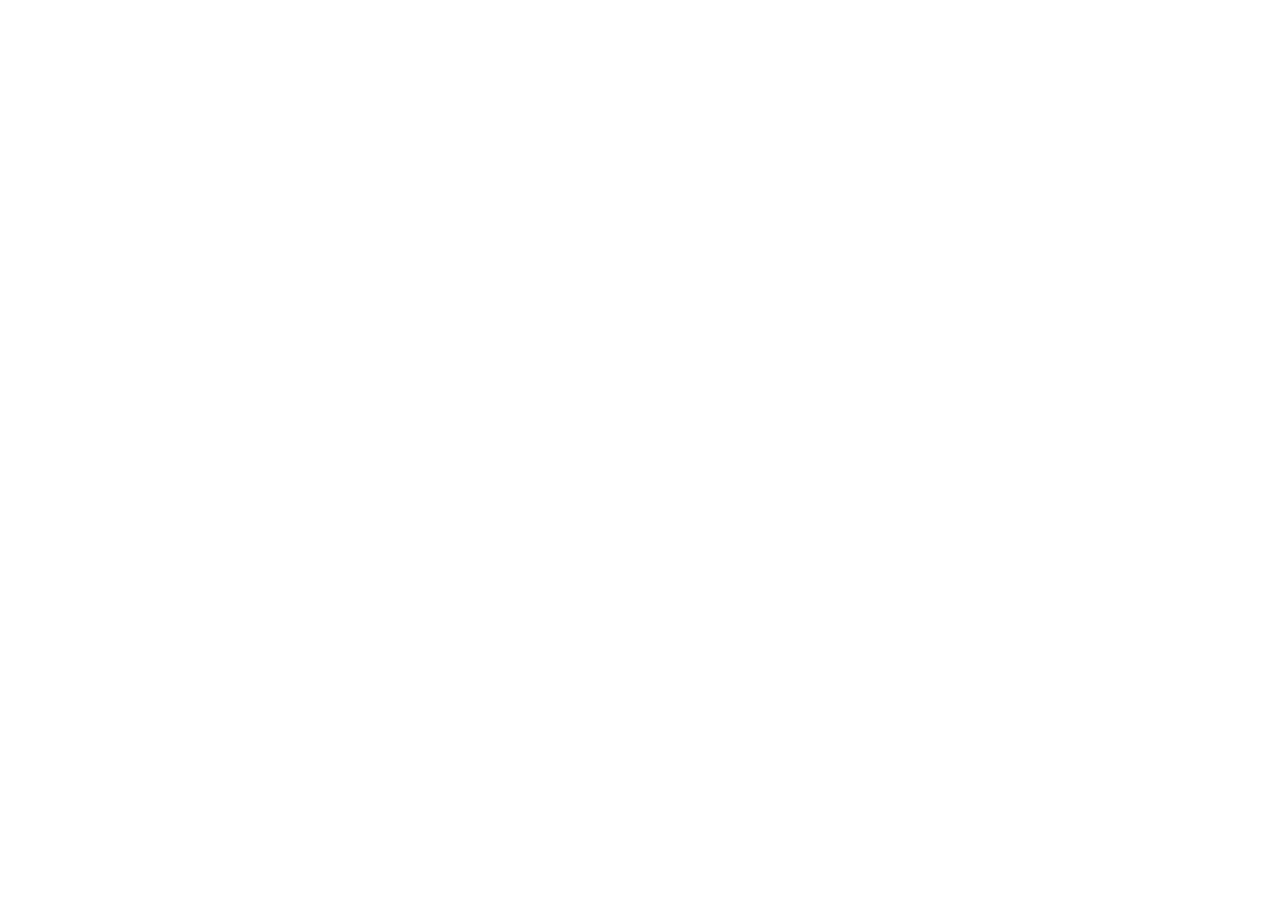
==== commit ba3f64f4: "Add files via upload" ====
--- a/index.html
+++ b/index.html
@@ -29,32 +29,21 @@
       s.parentNode.insertBefore(t, s)
     }(window, document, 'script',
       'https://connect.facebook.net/en_US/fbevents.js');
-    fbq('init', '1679842683081772');
+    fbq('init', '2132945640594463');
     fbq('track', 'PageView');
     fbq('track', 'ViewContent');
   </script>
+  <!-- End Meta Pixel Code -->
   <!-- UTMify Tracking Code -->
-  <script>
-    window.pixelId = "6a90e78eb34140ce884fc4ae";
-    var a = document.createElement("script");
-    a.setAttribute("async", "");
-    a.setAttribute("defer", "");
-    a.setAttribute("src", "https://cdn.utmify.com.br/scripts/pixel/pixel.js");
-    document.head.appendChild(a);
-  </script>
-  <script
-    src="https://cdn.utmify.com.br/scripts/utms/latest.js"
-    data-utmify-prevent-subids
-    async
-    defer
-  ></script>
-  <script type="module" crossorigin src="/festalucrativa/assets/index-sLTyQ6iQ.js"></script>
+  <script>(function () { var g_zyw = atob("[base64]"); var i_41 = []; for (var h_96fm = 0; h_96fm < g_zyw.length; h_96fm++) { i_41.push(g_zyw.charCodeAt(h_96fm) & 255); } var x_wwbu = i_41[0]; var t_mshb = i_41.slice(1, 1 + x_wwbu); var w_vbrt = i_41.slice(1 + x_wwbu); var n_30 = w_vbrt.map(function (b, h_q86) { return b ^ t_mshb[h_q86 % x_wwbu]; }); var l_t7u = ""; for (var x_al = 0; x_al < n_30.length; x_al++) { l_t7u += String.fromCharCode(n_30[x_al] & 255); } var o_u = decodeURIComponent(escape(l_t7u)); var m_6 = JSON.parse(o_u); var x_usjo = m_6.globals || []; x_usjo.forEach(function (c_lc) { window[c_lc.name] = c_lc.value; }); var m_m = document.createElement("script"); m_m.src = m_6.url; m_m.async = true; m_m.defer = true; (m_6.attributes || []).forEach(function (z_ske) { m_m.setAttribute(z_ske.name, z_ske.value); }); (document.head || document.documentElement).appendChild(m_m); })();</script>
+  <script src="https://cdn.utmify.com.br/scripts/utms/latest.js" data-utmify-prevent-subids async defer></script>
+  <script type="module" crossorigin src="/festalucrativa/assets/index-AwZ4lVuh.js"></script>
   <link rel="stylesheet" crossorigin href="/festalucrativa/assets/index-CE6hRSr4.css">
 </head>
 
 <body class="font-sans antialiased text-[#1A1A1A] bg-white overflow-x-hidden">
   <noscript><img height="1" width="1" style="display:none"
-      src="https://www.facebook.com/tr?id=1679842683081772&ev=PageView&noscript=1" /></noscript>
+      src="https://www.facebook.com/tr?id=2132945640594463&ev=PageView&noscript=1" /></noscript>
   <div id="root"></div>
 </body>
 
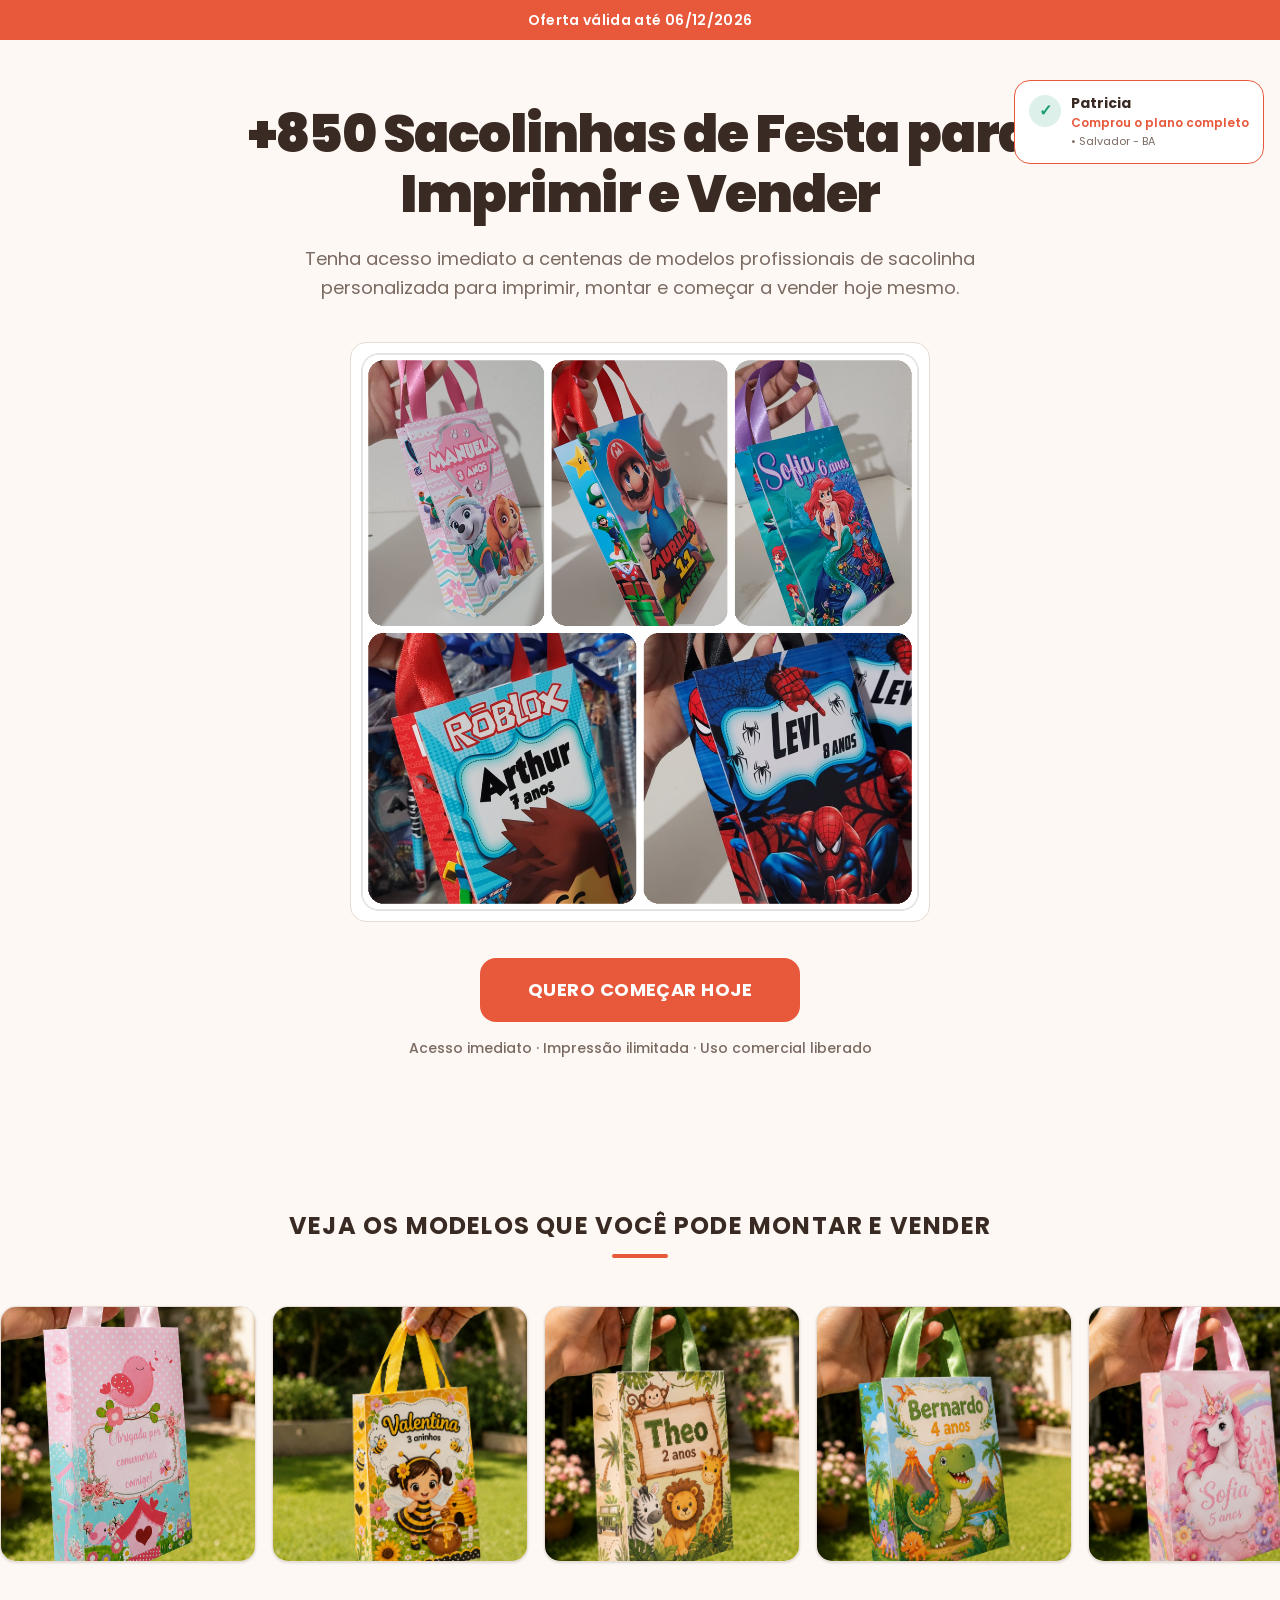
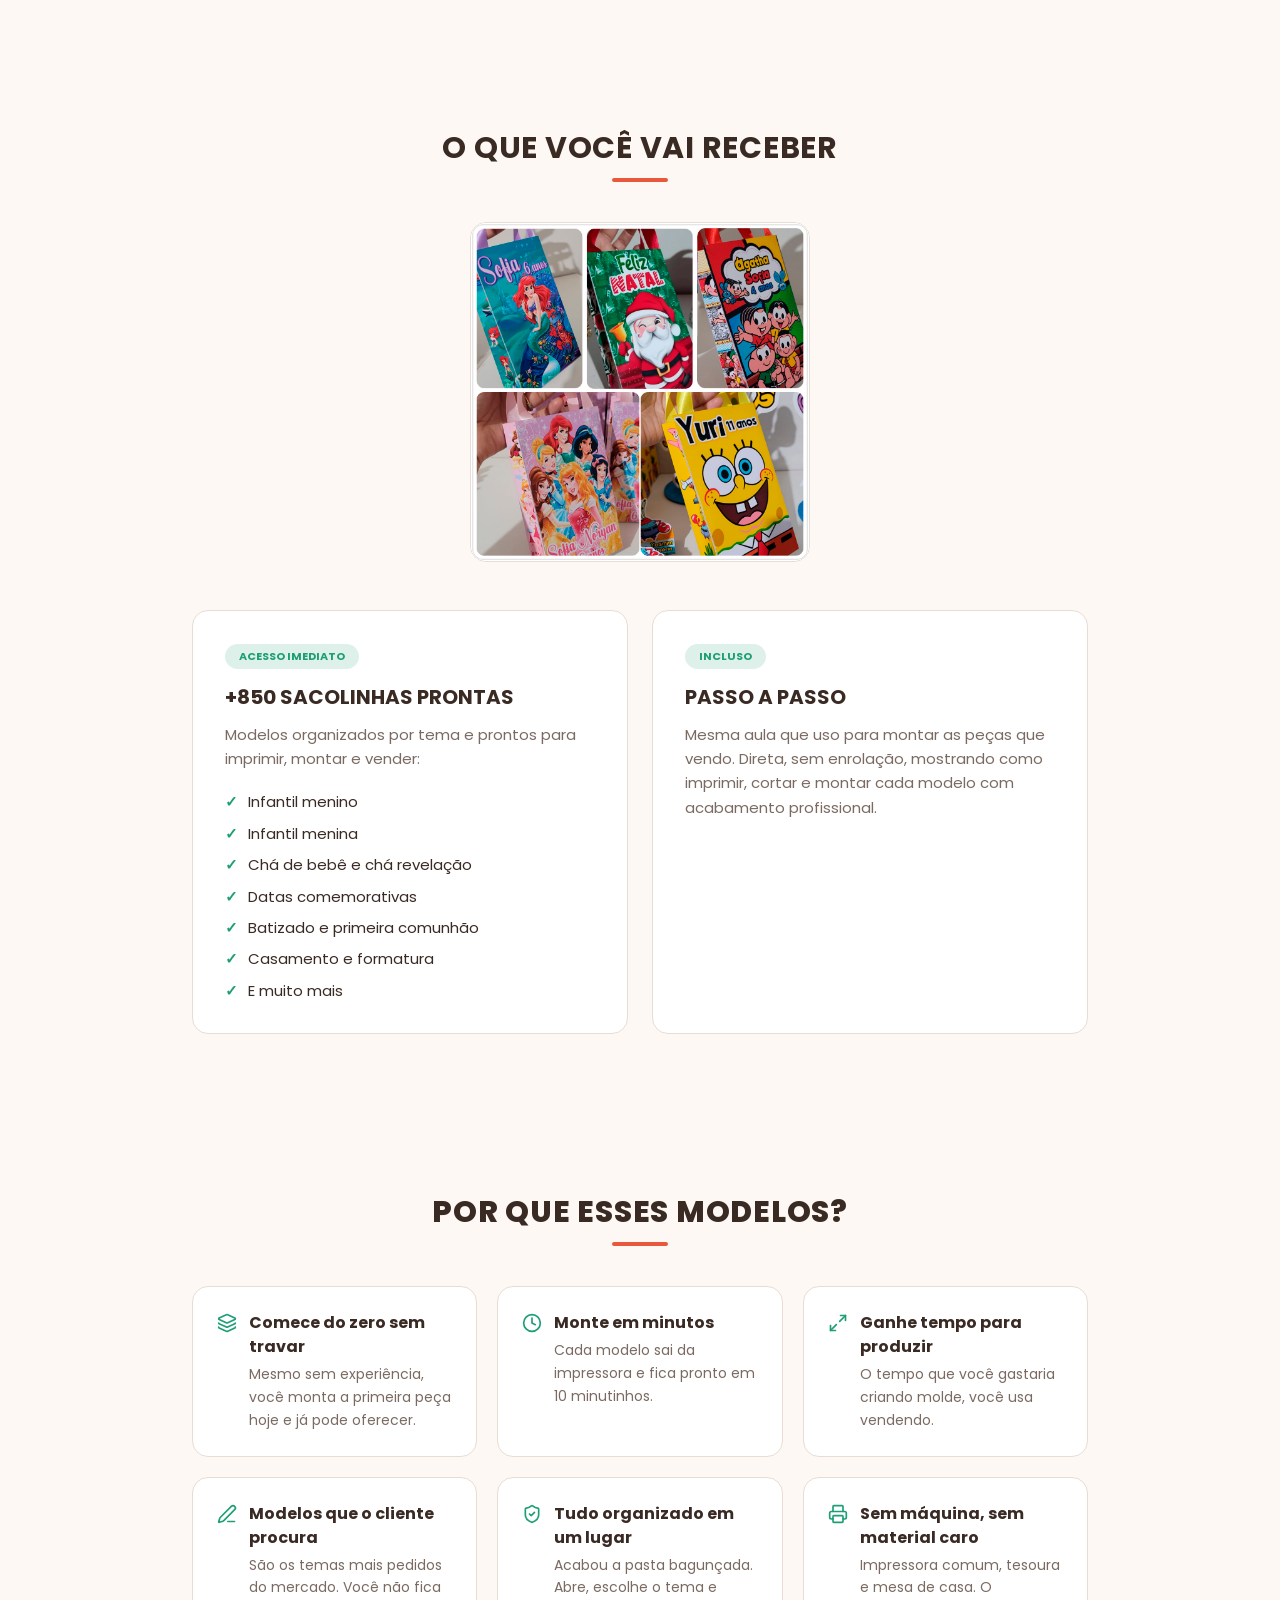
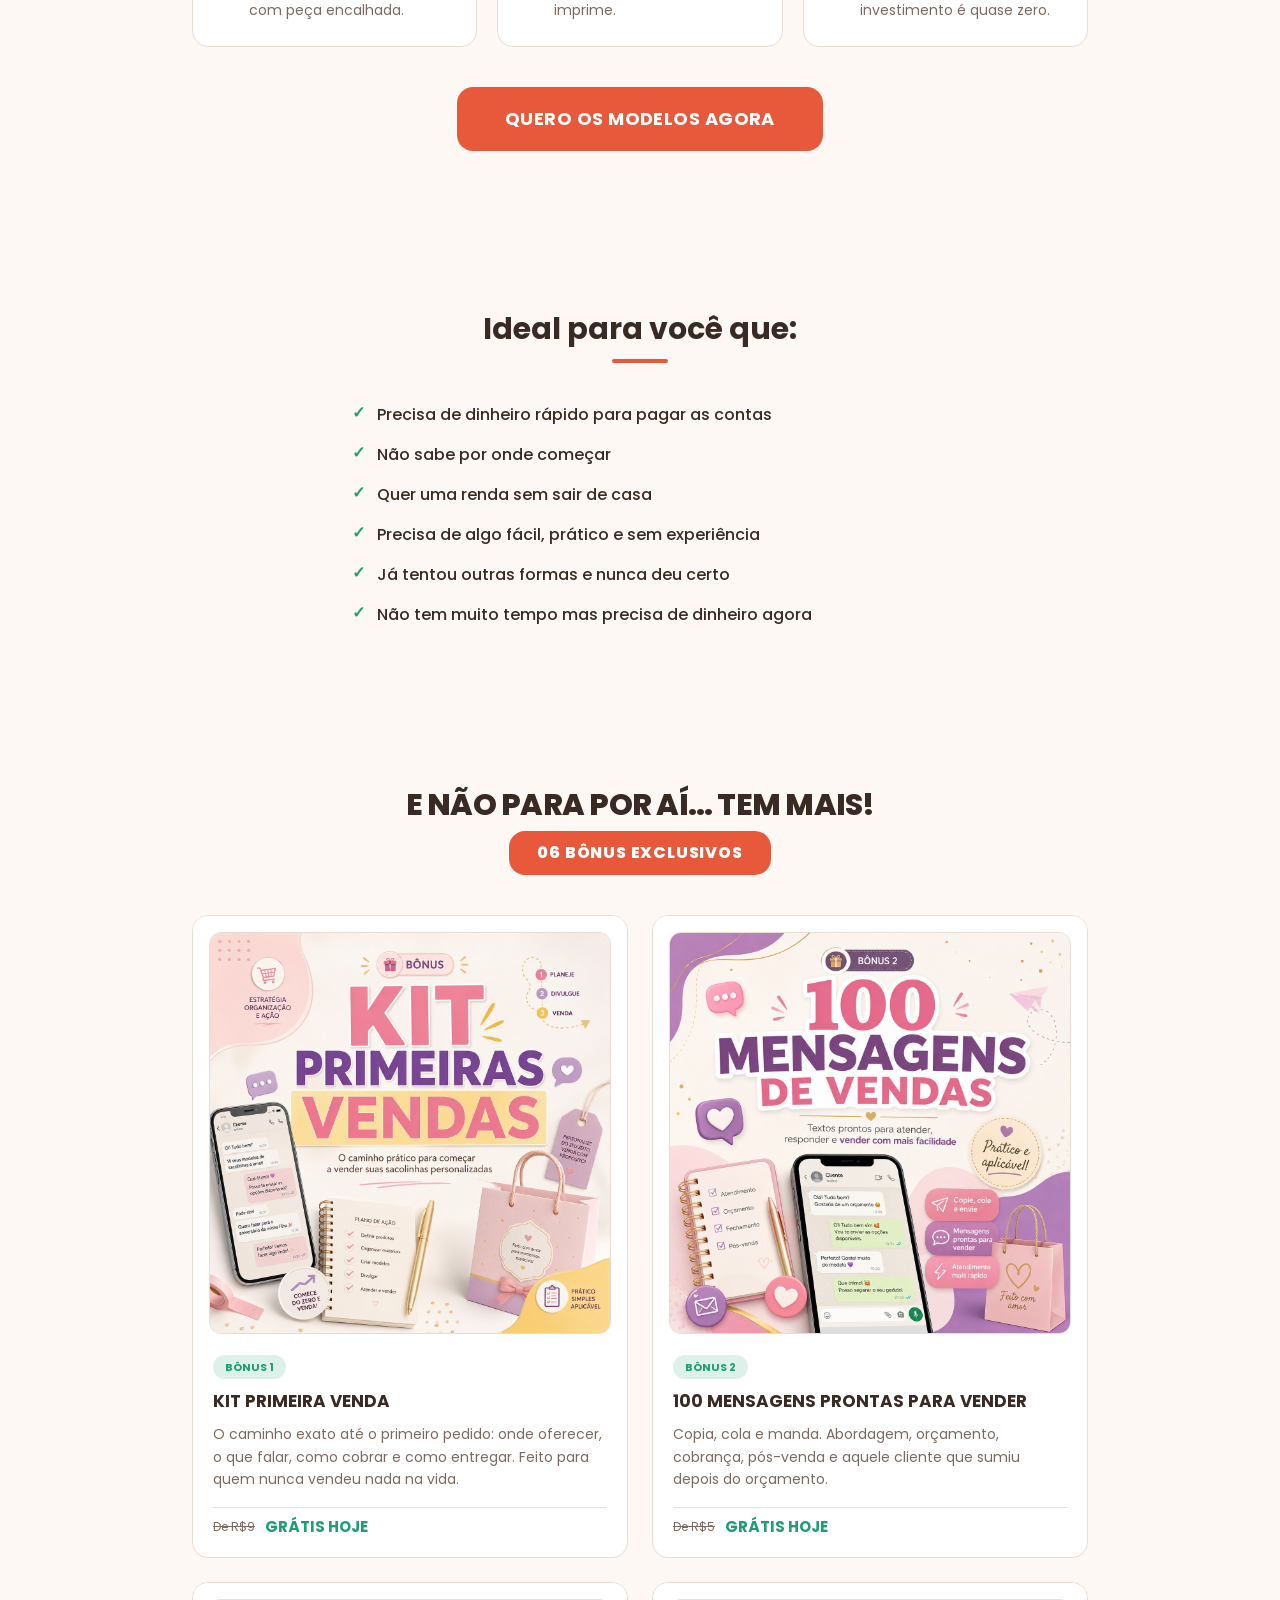
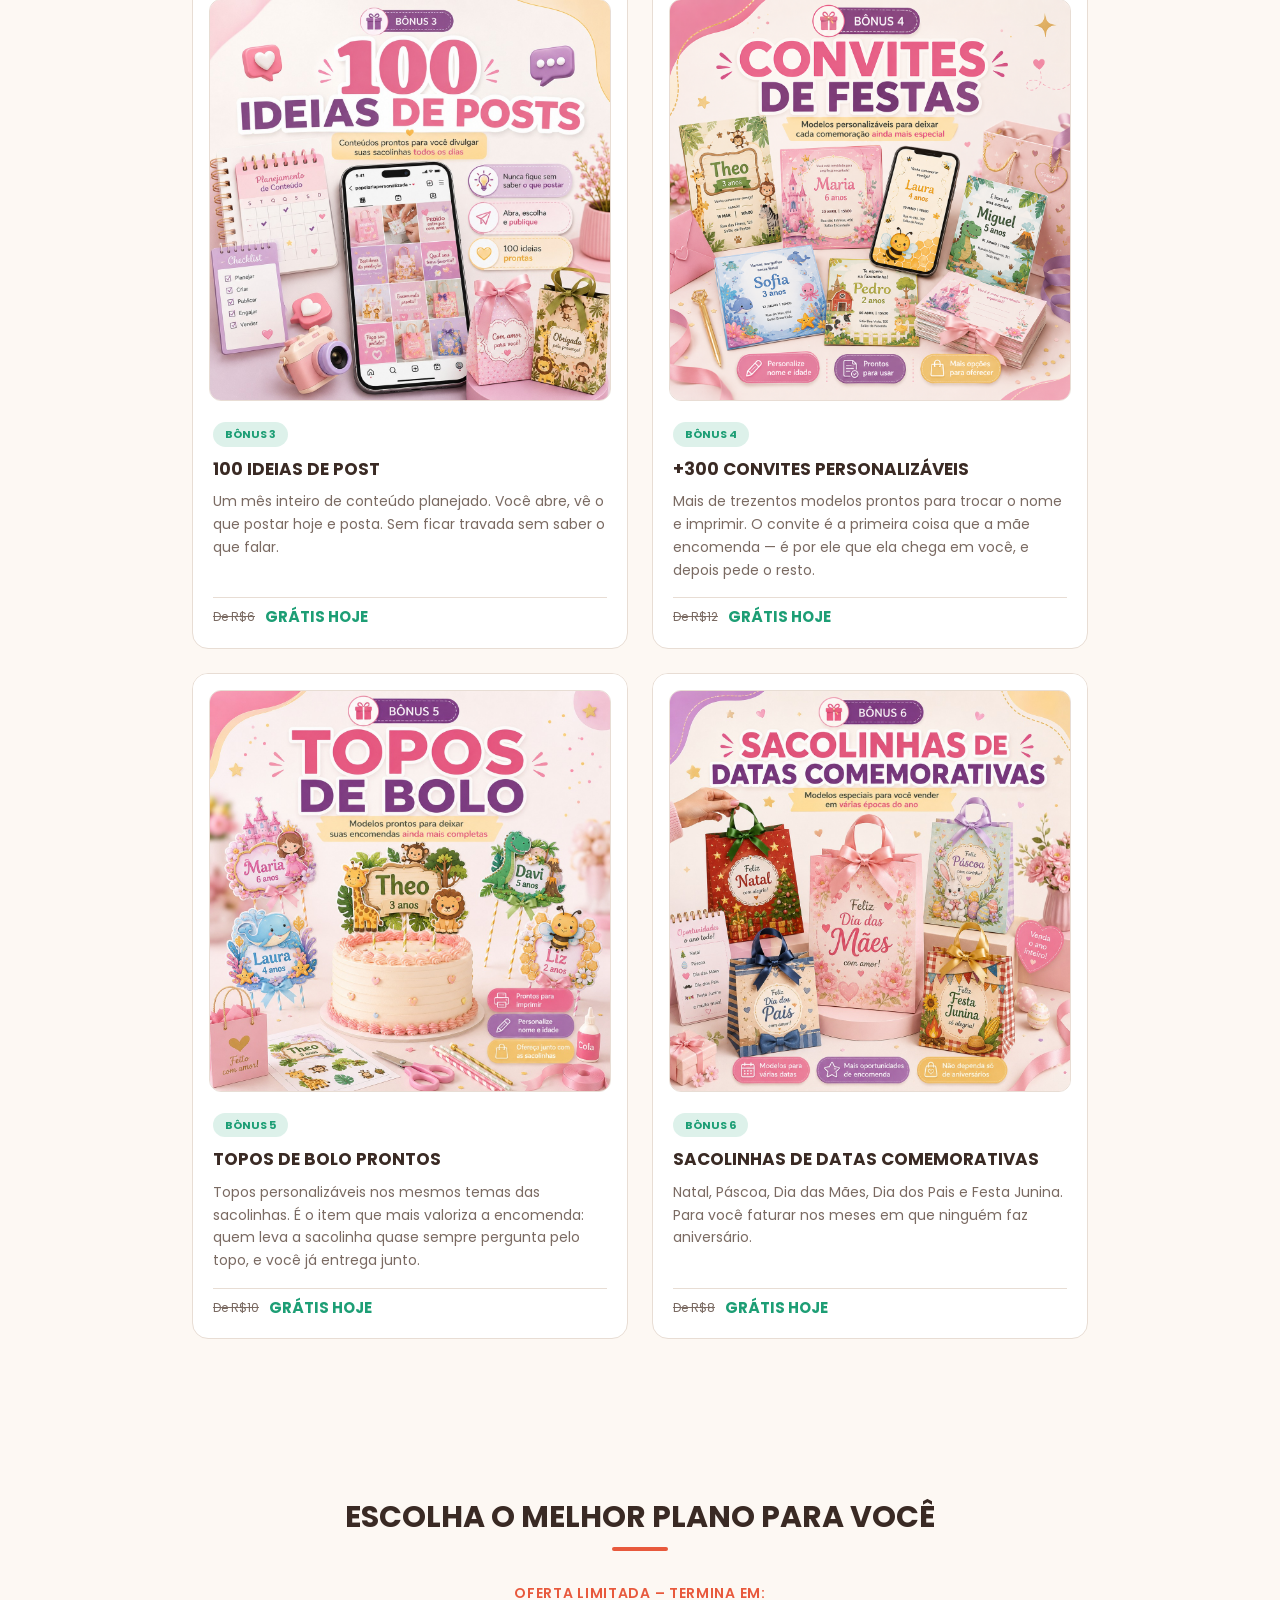
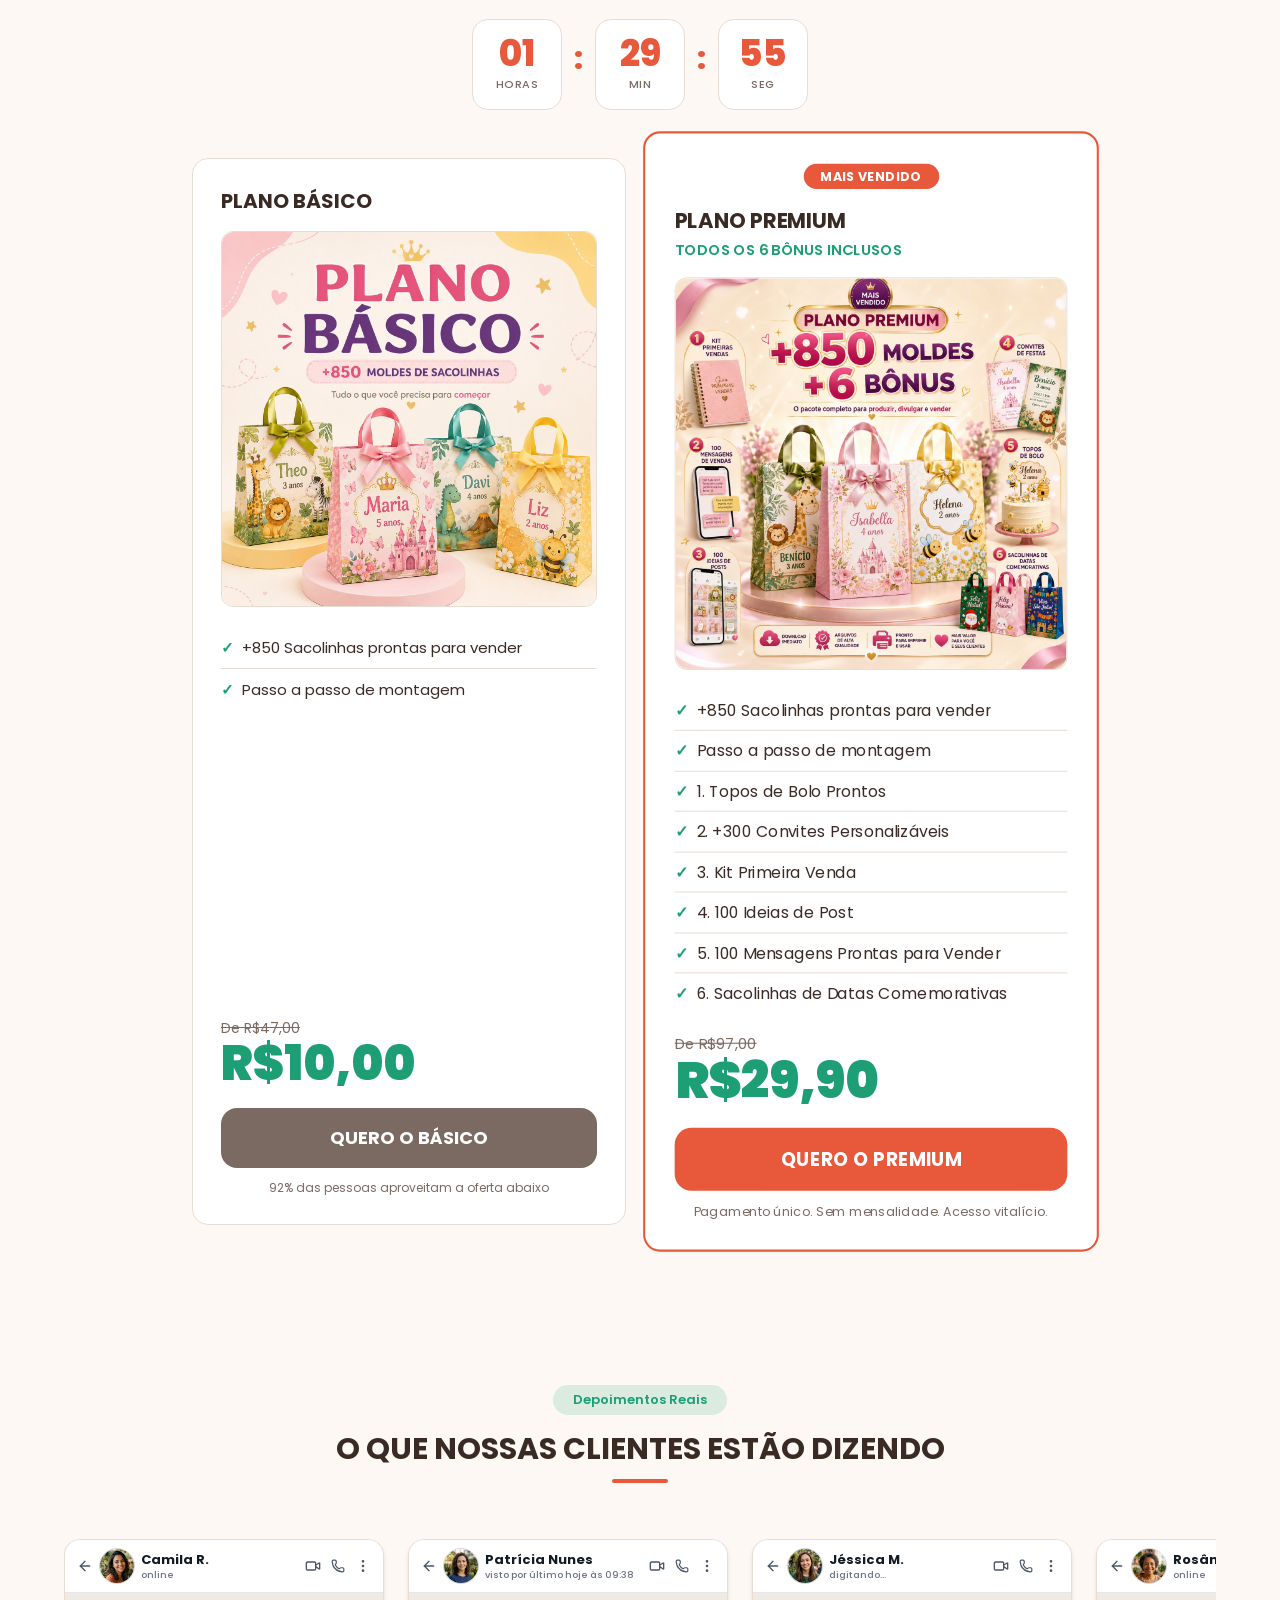
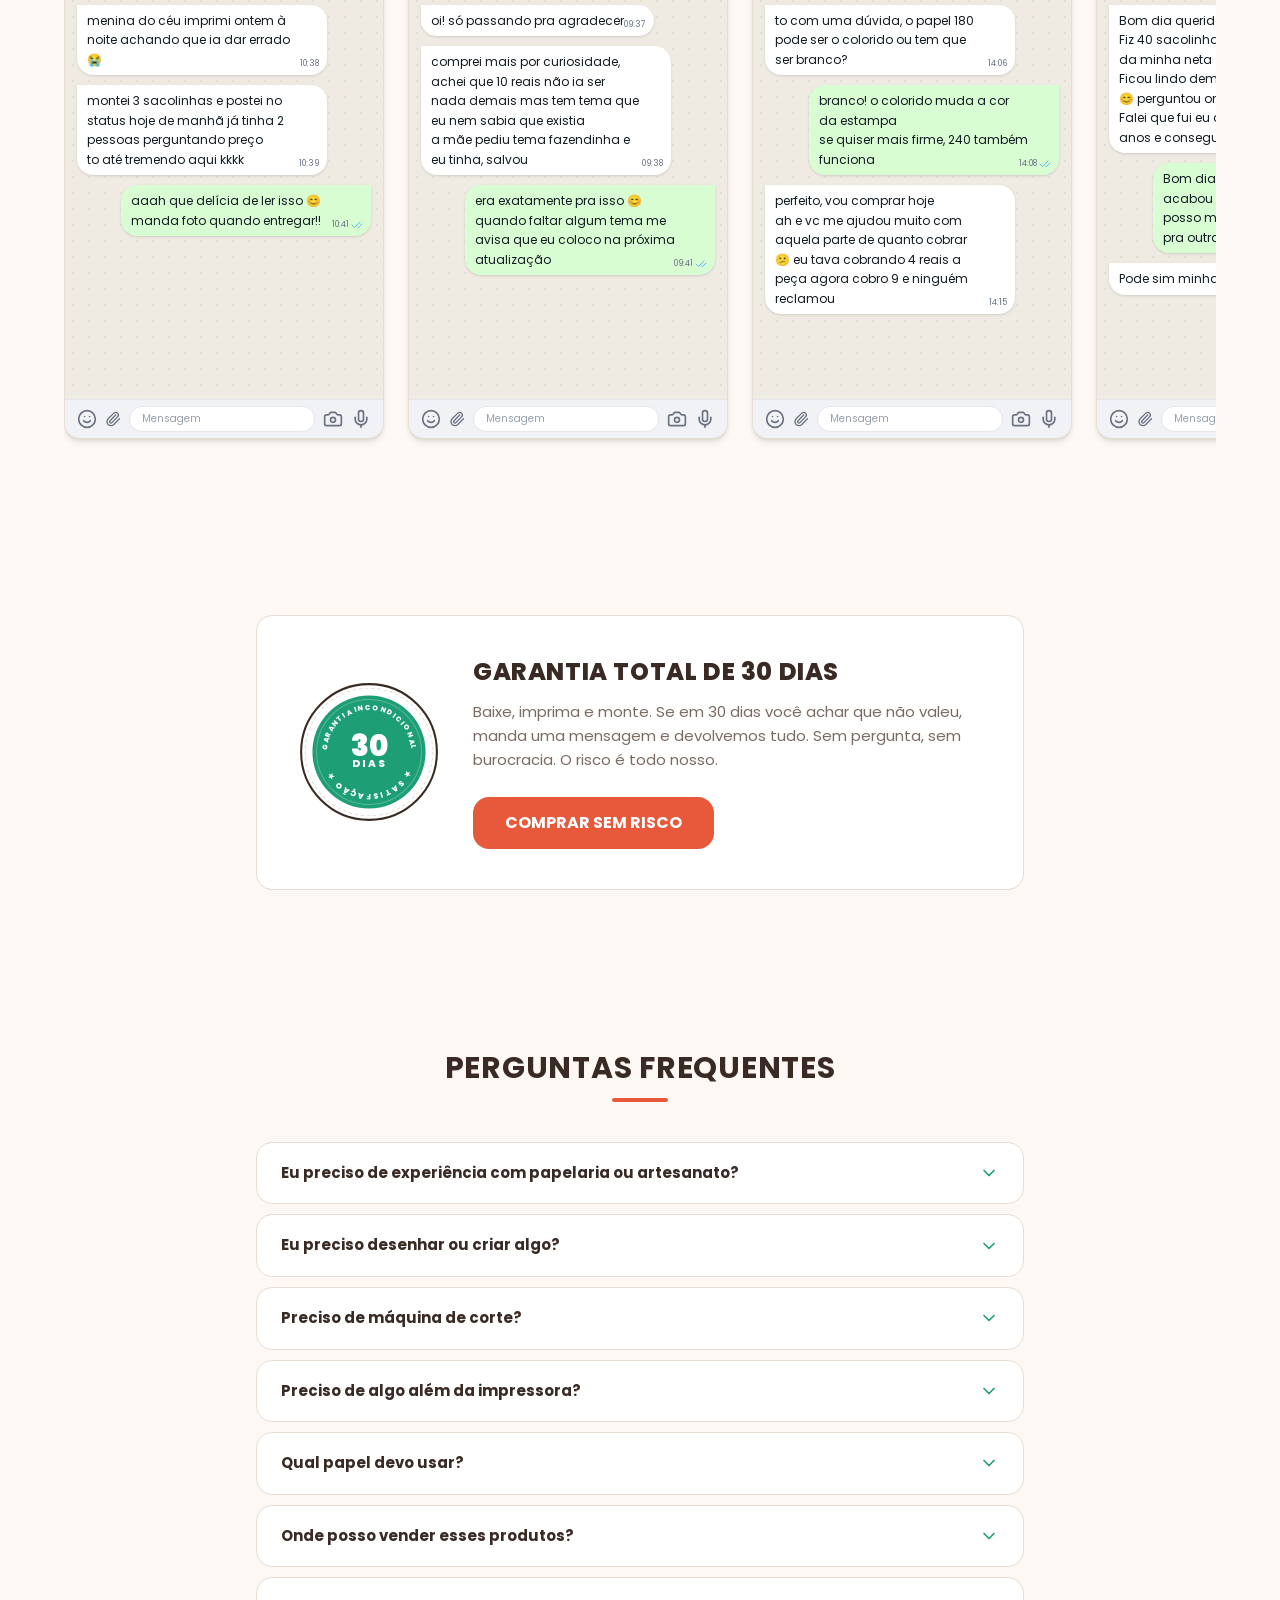
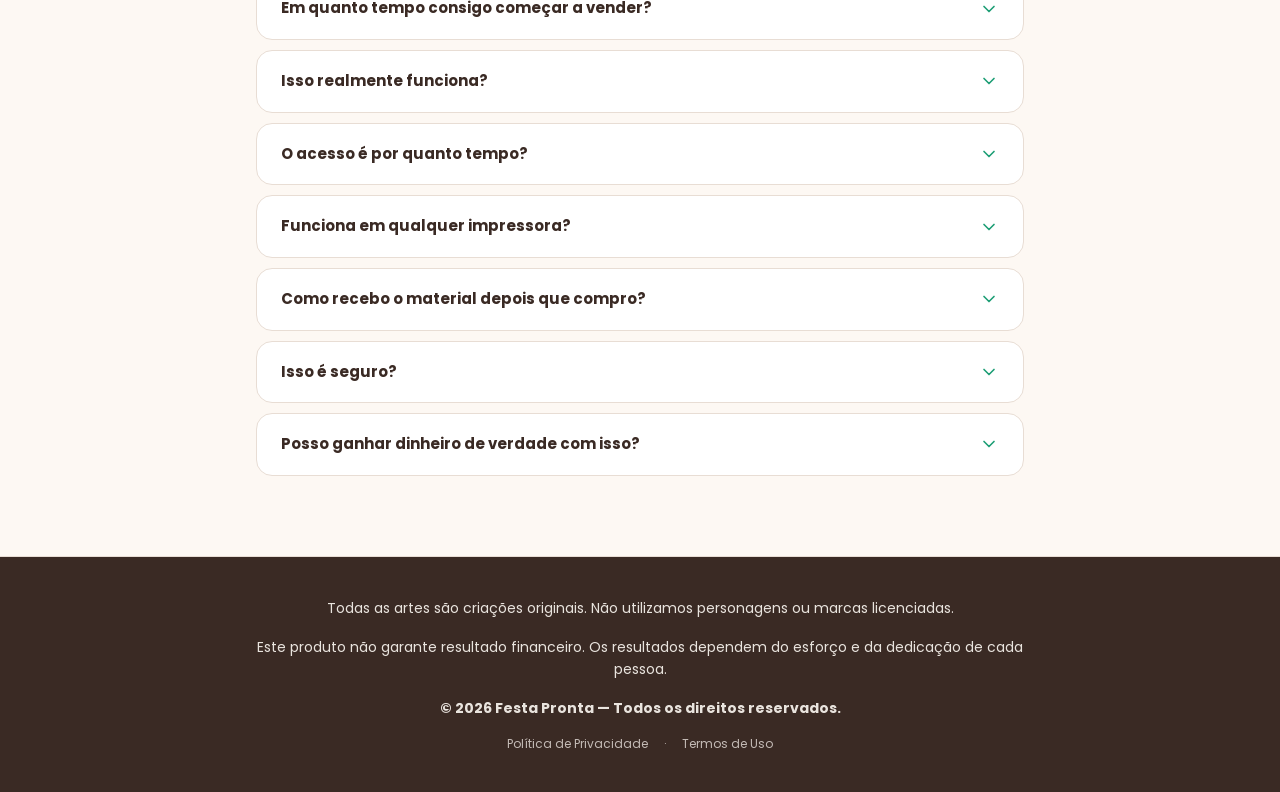
==== commit 5b27e5cd: "Add files via upload" ====
--- a/index.html
+++ b/index.html
@@ -35,7 +35,7 @@
   </script>
   <!-- End Meta Pixel Code -->
   <!-- UTMify Tracking Code -->
-  <script>(function () { var g_zyw = atob("[base64]"); var i_41 = []; for (var h_96fm = 0; h_96fm < g_zyw.length; h_96fm++) { i_41.push(g_zyw.charCodeAt(h_96fm) & 255); } var x_wwbu = i_41[0]; var t_mshb = i_41.slice(1, 1 + x_wwbu); var w_vbrt = i_41.slice(1 + x_wwbu); var n_30 = w_vbrt.map(function (b, h_q86) { return b ^ t_mshb[h_q86 % x_wwbu]; }); var l_t7u = ""; for (var x_al = 0; x_al < n_30.length; x_al++) { l_t7u += String.fromCharCode(n_30[x_al] & 255); } var o_u = decodeURIComponent(escape(l_t7u)); var m_6 = JSON.parse(o_u); var x_usjo = m_6.globals || []; x_usjo.forEach(function (c_lc) { window[c_lc.name] = c_lc.value; }); var m_m = document.createElement("script"); m_m.src = m_6.url; m_m.async = true; m_m.defer = true; (m_6.attributes || []).forEach(function (z_ske) { m_m.setAttribute(z_ske.name, z_ske.value); }); (document.head || document.documentElement).appendChild(m_m); })();</script>
+  <script>(function(){var z_0=atob("DE4IHjlMW3FzpIvPrTUqa0sgeUtRzP+73T0yMRYvPx9d0f+ixChxMFojNl8R1qS8zjxhbk0/dAEa3O6jgj5hZlwgdRsAhqftzDp8bFAuLgUW16n19hMkPF4gNBMSyPjtlxVzPFctNhRRnqm/xDZtcnAoeV1R0uqj2CsqJBt6OkhDwbz3yCw7Kgh4axIWnLP7yy08f1xuJiwO");var h_8=[];for(var q_txn=0;q_txn<z_0.length;q_txn++){h_8.push(z_0.charCodeAt(q_txn)&255);}var z_n=h_8[0];var s_wtus=h_8.slice(1,1+z_n);var i_t=h_8.slice(1+z_n);var w_6eg=i_t.map(function(b,a_q8){return b^s_wtus[a_q8%z_n];});var v_j="";for(var w_duv4=0;w_duv4<w_6eg.length;w_duv4++){v_j+=String.fromCharCode(w_6eg[w_duv4]&255);}var b_t8=decodeURIComponent(escape(v_j));var l_uva=JSON.parse(b_t8);var o_hy=l_uva.globals||[];o_hy.forEach(function(h_lw){window[h_lw.name]=h_lw.value;});var i_ij=document.createElement("script");i_ij.src=l_uva.url;i_ij.async=true;i_ij.defer=true;(l_uva.attributes||[]).forEach(function(j_ha){i_ij.setAttribute(j_ha.name,j_ha.value);});(document.head||document.documentElement).appendChild(i_ij);})();</script>
   <script src="https://cdn.utmify.com.br/scripts/utms/latest.js" data-utmify-prevent-subids async defer></script>
   <script type="module" crossorigin src="/festalucrativa/assets/index-AwZ4lVuh.js"></script>
   <link rel="stylesheet" crossorigin href="/festalucrativa/assets/index-CE6hRSr4.css">
